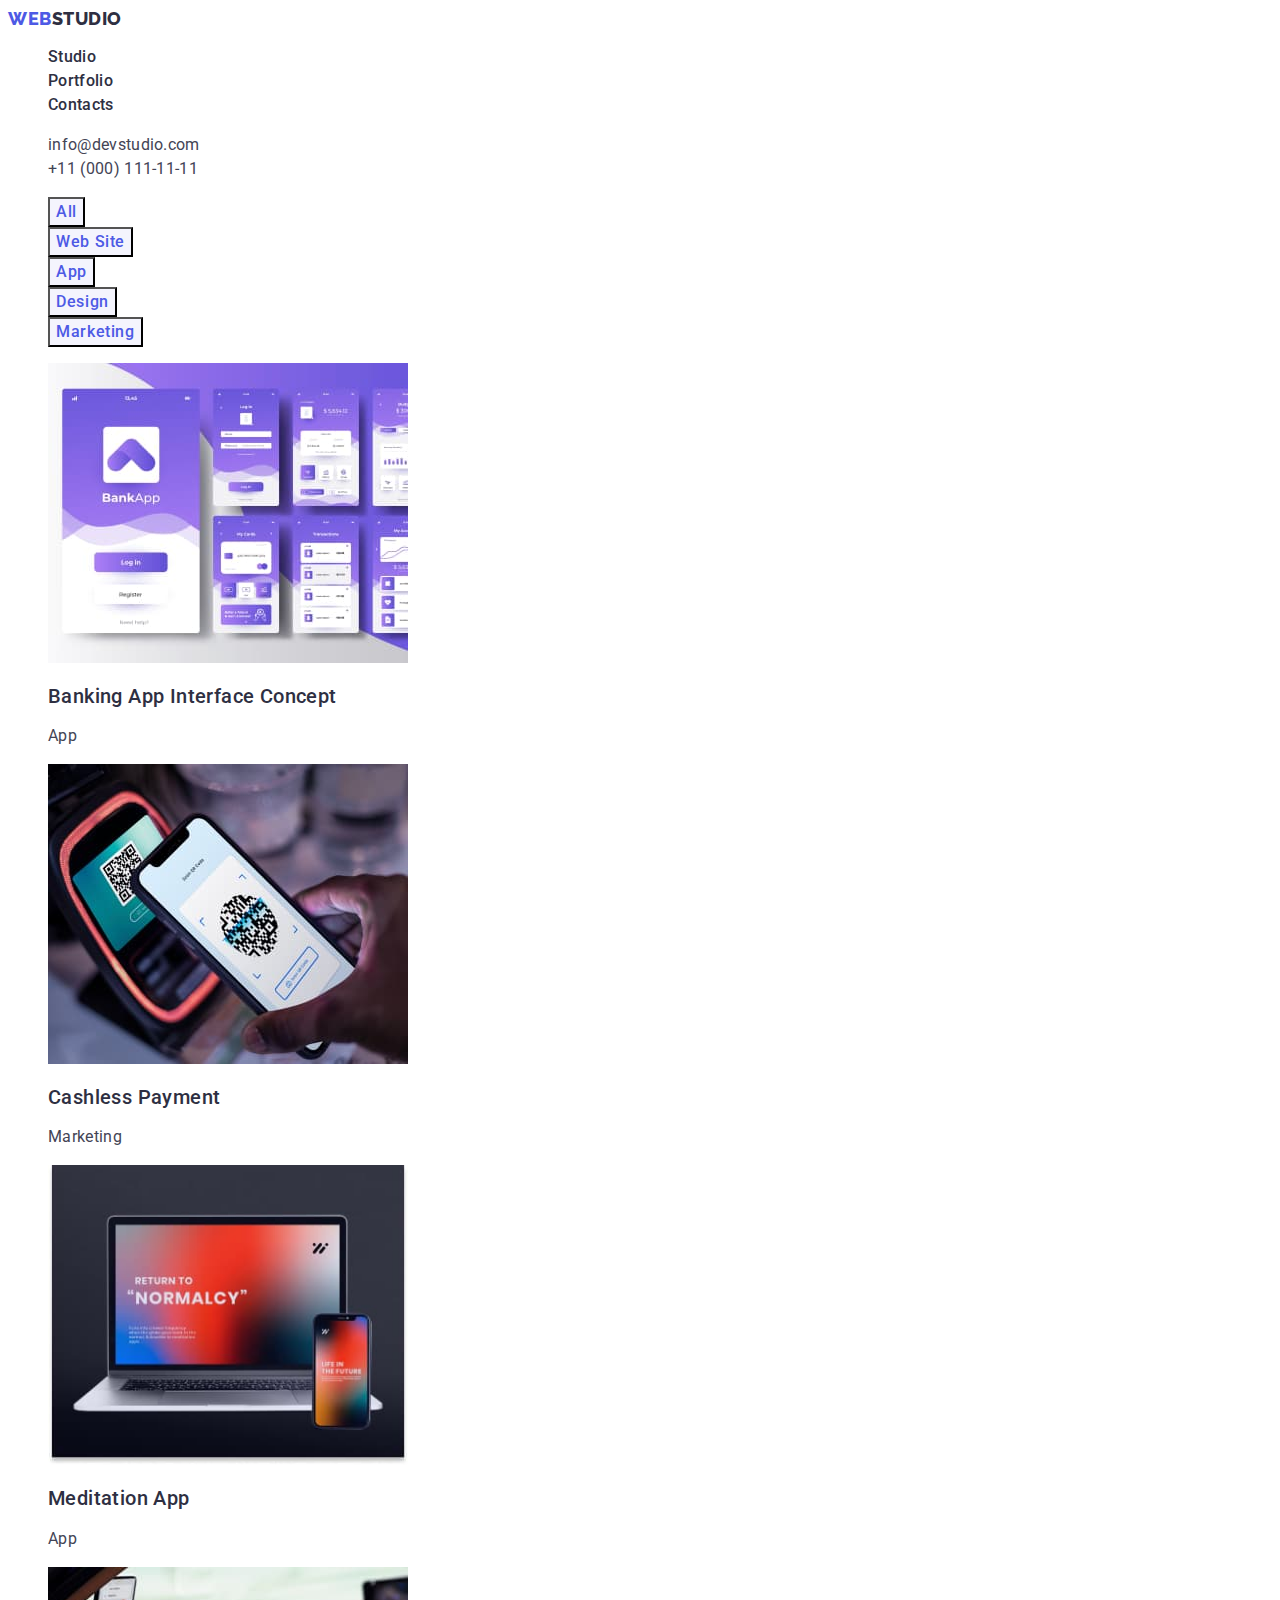
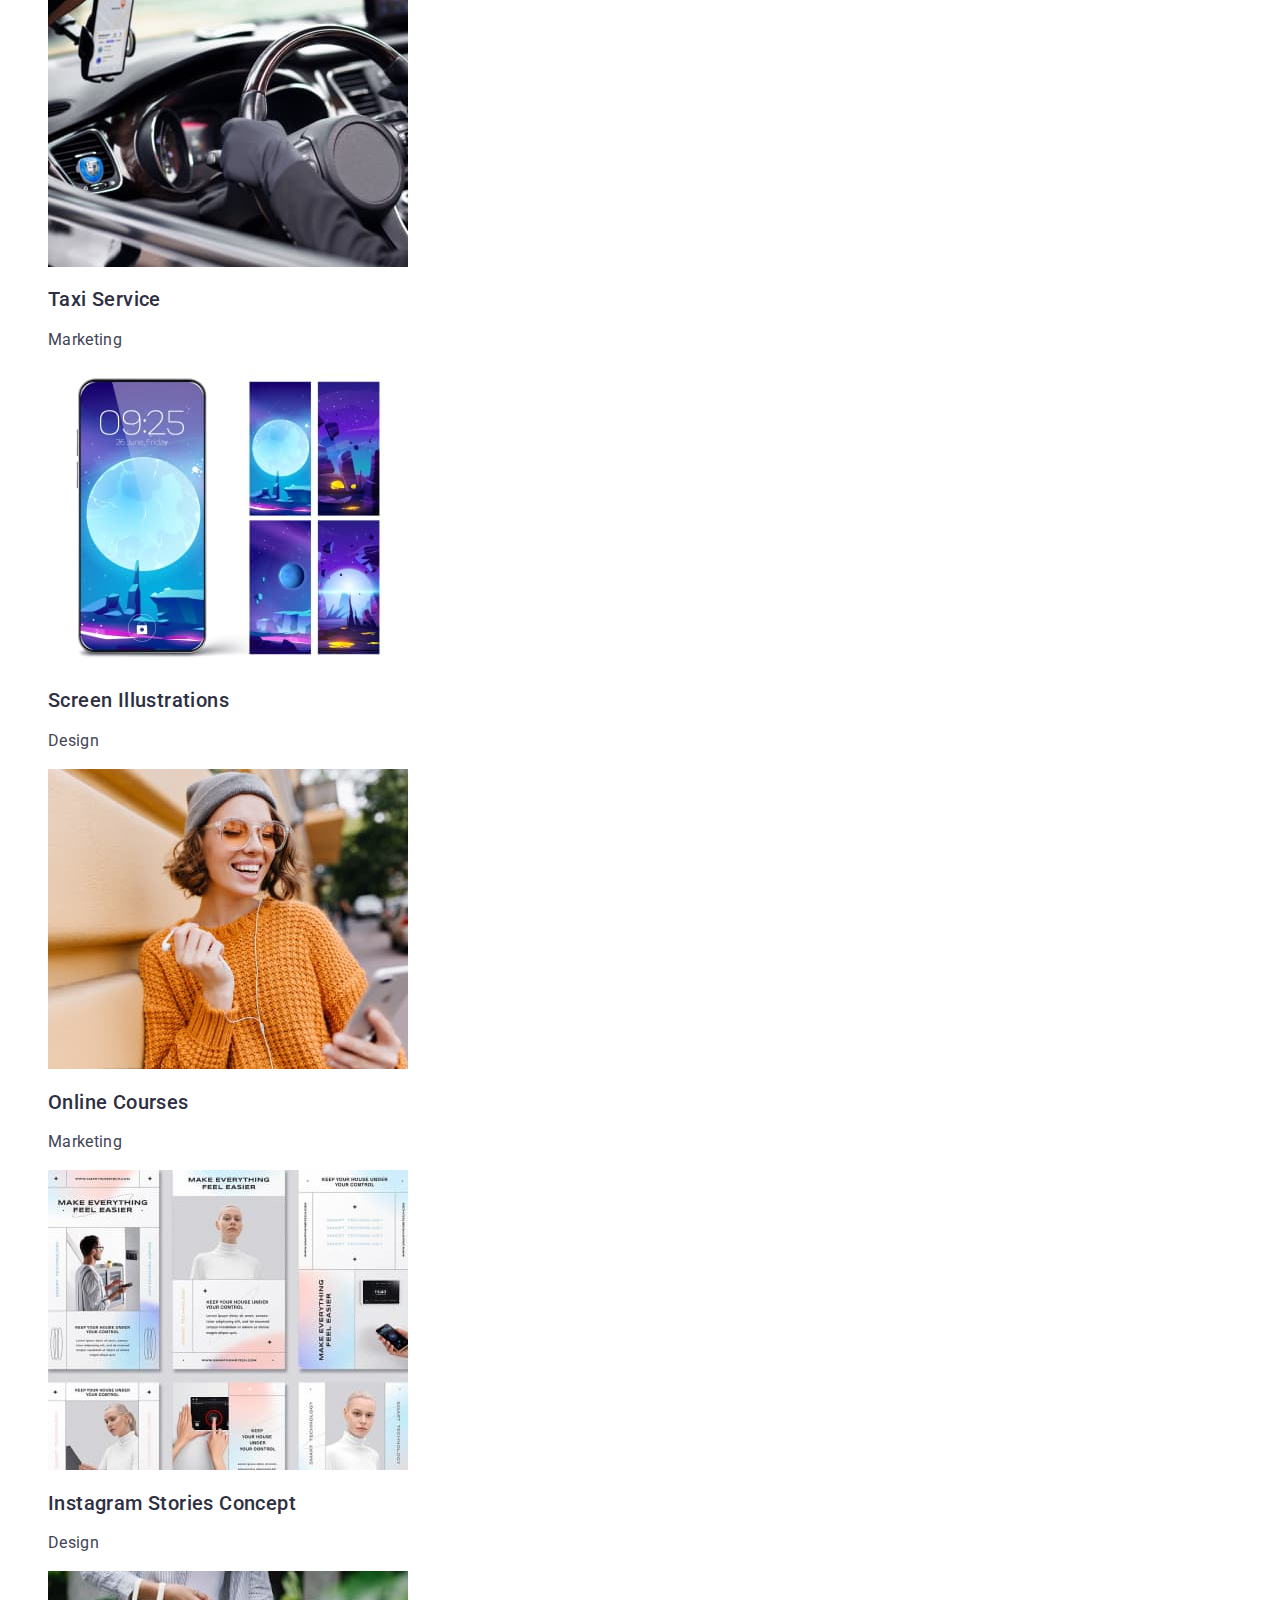
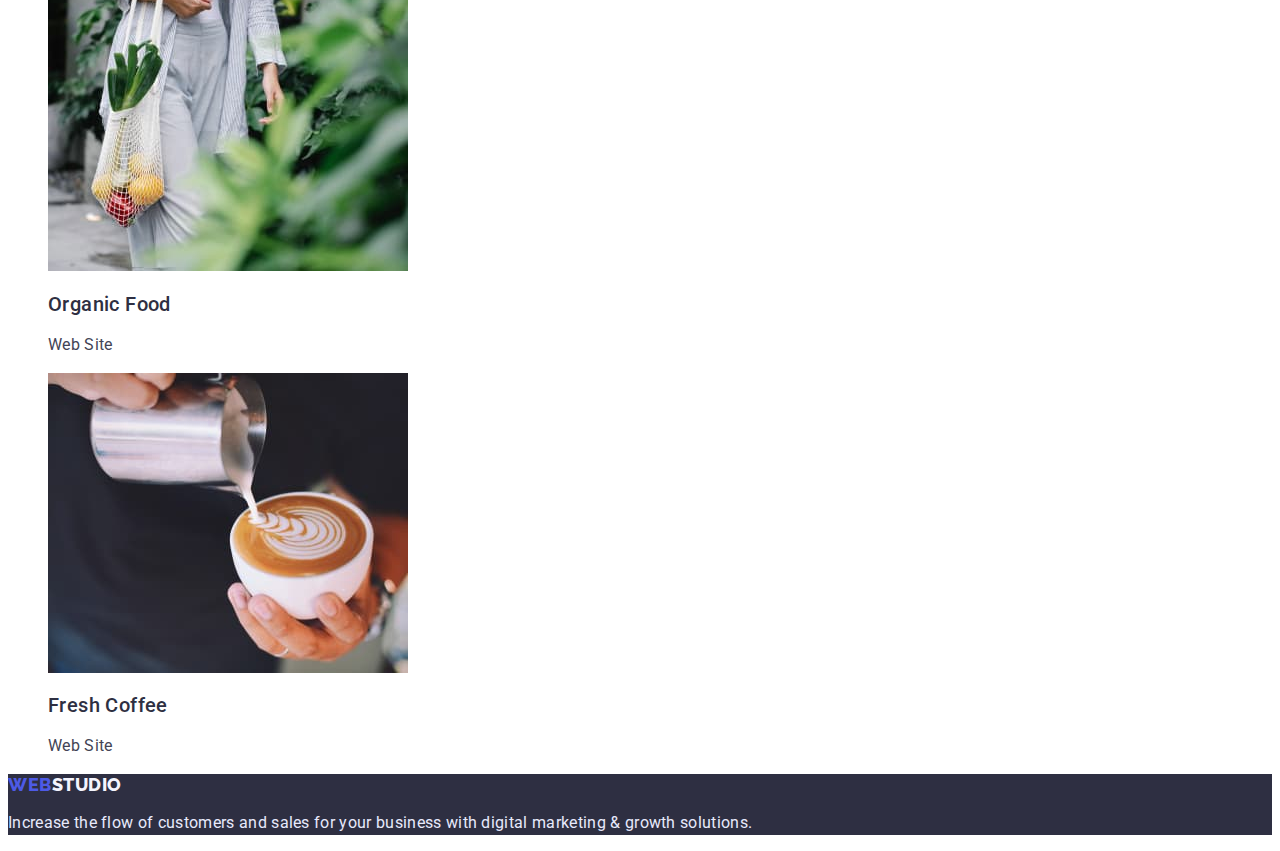
==== portfolio.html @ 870c5fe7 "Initial commit" ====
<!DOCTYPE html>
<html lang="en">
  <head>
    <meta charset="UTF-8" />
    <meta http-equiv="X-UA-Compatible" content="IE=edge" />
    <meta name="viewport" content="width=device-width, initial-scale=1.0" />
    <title>Portfolio</title>
    <link rel="preconnect" href="https://fonts.googleapis.com" />
    <link rel="preconnect" href="https://fonts.gstatic.com" crossorigin />
    <link
      href="https://fonts.googleapis.com/css2?family=Raleway:wght@800&family=Roboto:wght@400;500;700;900&display=swap"
      rel="stylesheet"
    />
    <link rel="stylesheet" href="./css/style.css" />
  </head>

  <body>
    <header class="header">
      <nav class="header-nav">
        <a class="header-logo link" href="./index.html"
          >Web<span class="header-logo-studio">Studio</span></a
        >
        <ul class="header-list list">
          <li class="header-item">
            <a class="header-link link" href="./index.html">Studio</a>
          </li>
          <li class="header-item">
            <a class="header-link link" href="./portfolio.html">Portfolio</a>
          </li>
          <li class="header-item">
            <a class="header-link link" href="">Contacts</a>
          </li>
        </ul>
      </nav>

      <address class="header-address">
        <ul class="header-list list">
          <li>
            <a class="header-tel link" href="mailto:info@devstudio.com"
              >info@devstudio.com</a
            >
          </li>
          <li>
            <a class="header-tel link" href="tel:+110001111111"
              >+11 (000) 111-11-11</a
            >
          </li>
        </ul>
      </address>
    </header>
    <main>
      <section class="all-page">
        <h1 class="about" hidden>About</h1>
        <ul class="about-buttons list">
          <li><button class="buttons-text" type="button">All</button></li>
          <li><button class="buttons-text" type="button">Web Site</button></li>
          <li><button class="buttons-text" type="button">App</button></li>
          <li><button class="buttons-text" type="button">Design</button></li>
          <li><button class="buttons-text" type="button">Marketing</button></li>
        </ul>
        <ul class="row list">
          <li class="row-list link">
            <a class="link" href="./images-portfolio/img.jpg">
              <img
                src="./images-portfolio/img.jpg"
                alt="Banking App"
                width="360"
                height="300"
              />
              <h2 class="row-title">Banking App Interface Concept</h2>
              <p class="row-text">App</p></a
            >
          </li>
          <li class="row-list link">
            <a class="link" href="./images-portfolio/img2.jpg">
              <img
                src="./images-portfolio/img2.jpg"
                alt="Cashless Payment"
                width="360"
                height="300"
              />
              <h2 class="row-title">Cashless Payment</h2>
              <p class="row-text">Marketing</p></a
            >
          </li>
          <li class="row-list link">
            <a class="link" href="./images-portfolio/img3.jpg">
              <img
                src="./images-portfolio/img3.jpg"
                alt="Meditaion App"
                width="360"
                height="300"
              />
              <h2 class="row-title">Meditation App</h2>
              <p class="row-text">App</p></a
            >
          </li>

          <li class="row-list link">
            <a class="link" href="./images-portfolio/img-row2-1.jpg">
              <img
                src="./images-portfolio/img-row2-1.jpg"
                alt="Taxi Service"
                width="360"
                height="300"
              />
              <h2 class="row-title">Taxi Service</h2>
              <p class="row-text">Marketing</p></a
            >
          </li>
          <li class="row-list link">
            <a class="link" href="./images-portfolio/img-row2-2.jpg"
              ><img
                src="./images-portfolio/img-row2-2.jpg"
                alt="Screen Illustrations"
                width="360"
                height="300"
              />
              <h2 class="row-title">Screen Illustrations</h2>
              <p class="row-text">Design</p></a
            >
          </li>
          <li class="row-list link">
            <a class="link" href="./images-portfolio/img-row2-3.jpg">
              <img
                src="./images-portfolio/img-row2-3.jpg"
                alt="Online Courses"
                width="360"
                height="300"
              />
              <h2 class="row-title">Online Courses</h2>
              <p class="row-text">Marketing</p></a
            >
          </li>

          <li class="row-list link">
            <a class="link" href="./images-portfolio/img-row3-1.jpg"
              ><img
                src="./images-portfolio/img-row3-1.jpg"
                alt="Instagram Stories Concept"
                width="360"
                height="300"
              />
              <h2 class="row-title">Instagram Stories Concept</h2>
              <p class="row-text">Design</p></a
            >
          </li>
          <li class="row-list link">
            <a class="link" href="./images-portfolio/img-row3-2.jpg"
              ><img
                src="./images-portfolio/img-row3-2.jpg"
                alt="Organic Food"
                width="360"
                height="300"
              />
              <h2 class="row-title">Organic Food</h2>
              <p class="row-text">Web Site</p></a
            >
          </li>
          <li class="row-list link">
            <a class="link" href="./images-portfolio/img-row3-3.jpg">
              <img
                src="./images-portfolio/img-row3-3.jpg"
                alt="Fresh Coffee"
                width="360"
                height="300"
              />
              <h2 class="row-title">Fresh Coffee</h2>
              <p class="row-text">Web Site</p></a
            >
          </li>
        </ul>
      </section>
    </main>
    <footer class="footer">
      <a class="footer-logo link" href="./index.html"
        >Web<span class="footer-logo-studio">Studio</span></a
      >
      <p class="footer-text">
        Increase the flow of customers and sales for your business with digital
        marketing & growth solutions.
      </p>
    </footer>
  </body>
</html>
---- css/style.css ----
:root {
  --main-title-color: #ffffff;
  --second-title-color: #2e2f42;
}
body {
  font-family: "Roboto", sans-serif;

  color: #434455;
}
.link {
  text-decoration: none;
}
.list {
  list-style: none;
}
/*HEADER*/
.header-link {
  font-weight: 500;
  font-size: 16px;
  line-height: 1.5;
  letter-spacing: 0.02em;
  color: #2e2f42;
}
.header-link:is(:hover, :focus) {
  color: #404bbf;
}
.header-logo {
  font-family: "Raleway", sans-serif;
  font-weight: 800;
  font-size: 18px;
  line-height: 1.17;
  display: flex;
  align-items: center;
  letter-spacing: 0.03em;
  text-transform: uppercase;
  color: #4d5ae5;
}
.header-logo-studio {
  color: #2e2f42;
}
.header-address {
  font-style: normal;
}

.header-tel {
  font-weight: 400;
  font-size: 16px;
  line-height: 1.5;
  letter-spacing: 0.02em;
  color: #434455;
}
.header-tel:is(:hover, :focus) {
  color: #404bbf;
}

/*HERO*/
.hero {
  background: #2e2f42;
}
.hero-title {
  font-size: 56px;
  line-height: 1.07;
  text-align: center;
  letter-spacing: 0.02em;
  color: var(--main-title-color);
}
.hero-btn {
  font-family: inherit;
  font-weight: 500;
  font-size: 16px;
  line-height: 1.5;
  display: flex;
  align-items: center;
  letter-spacing: 0.04em;
  cursor: pointer;
  color: #ffffff;
  background: #4d5ae5;
}
.hero-btn:is(:hover, :focus){
    background: #404BBF;;
}
/*ABOUT*/
.about {
}
.about-item {
}
.about-title {
  font-weight: 500;
  font-size: 20px;
  line-height: 1.2;
  letter-spacing: 0.02em;
  color: var(--second-title-color);
}
.title {
  list-style: none;
}
.about-text {
  font-size: 16px;
  line-height: 1.5;
  letter-spacing: 0.02em;
  color: #434455;
}
/*DOIND*/
.doing {
}
.doing-title {
  font-weight: 500;
  font-size: 36px;
  line-height: 1.11;
  text-align: center;
  letter-spacing: 0.02em;
  text-transform: capitalize;
  color: #2e2f42;
}
.doing-list {
}
.list {
  list-style: none;
}
.doing-item {
}
/*TEAM*/
.team {
background: #F4F4FD;
}
.team-title {
  font-weight: 500;
  font-size: 36px;
  line-height: 1.11;
  text-align: center;
  letter-spacing: 0.02em;
  text-transform: capitalize;
  color: var(--second-title-color);
}

.team-list {
}

.team-item {
    background: #FFFFFF;
}
.team-people {
  font-weight: 500;
  font-size: 20px;
  line-height: 1.2;
  text-align: center;
  letter-spacing: 0.02em;
  color: #2e2f42;
}
.team-text {
  font-size: 16px;
  line-height: 1.5;
  text-align: center;
  letter-spacing: 0.02em;
  color: #434455;
}
/*PORTFOLIO BUTTONS*/
.buttons-text {
  font-family: inherit;
  font-style: normal;
  font-weight: 500;
  font-size: 16px;
  line-height: 1.5;
  display: flex;
  align-items: center;
  text-align: center;
  letter-spacing: 0.04em;
  cursor: pointer;
  color: #4d5ae5;
  background: #f4f4fd;
}

.buttons-text:is(:hover, :focus) {
    color: #FFFFFF;
  background: #404bbf;
}
/*PORTFOLIO FOTO*/
.row-title {
  font-weight: 500;
  font-size: 20px;
  line-height: 1.2;
  letter-spacing: 0.02em;
  color: #2e2f42;
}
.row-text {
  font-size: 16px;
  line-height: 1.5;
  letter-spacing: 0.02em;
  color: #434455;
}
.row-list {
  list-style: none;
}
.link {
  text-decoration: none;
}
/*FOOTER*/
.footer {
  background: #2e2f42;
}
.footer-logo {
  font-family: "Raleway", sans-serif;
  font-weight: 800;
  font-size: 18px;
  line-height: 1.17;
  display: flex;
  align-items: center;
  letter-spacing: 0.03em;
  text-transform: uppercase;
  color: #4d5ae5;
}
.footer-logo-studio {
  color: #f4f4fd;
}
.footer-text {
  font-size: 16px;
  line-height: 1.5;
  letter-spacing: 0.02em;
  color: #e7e9fc;
}
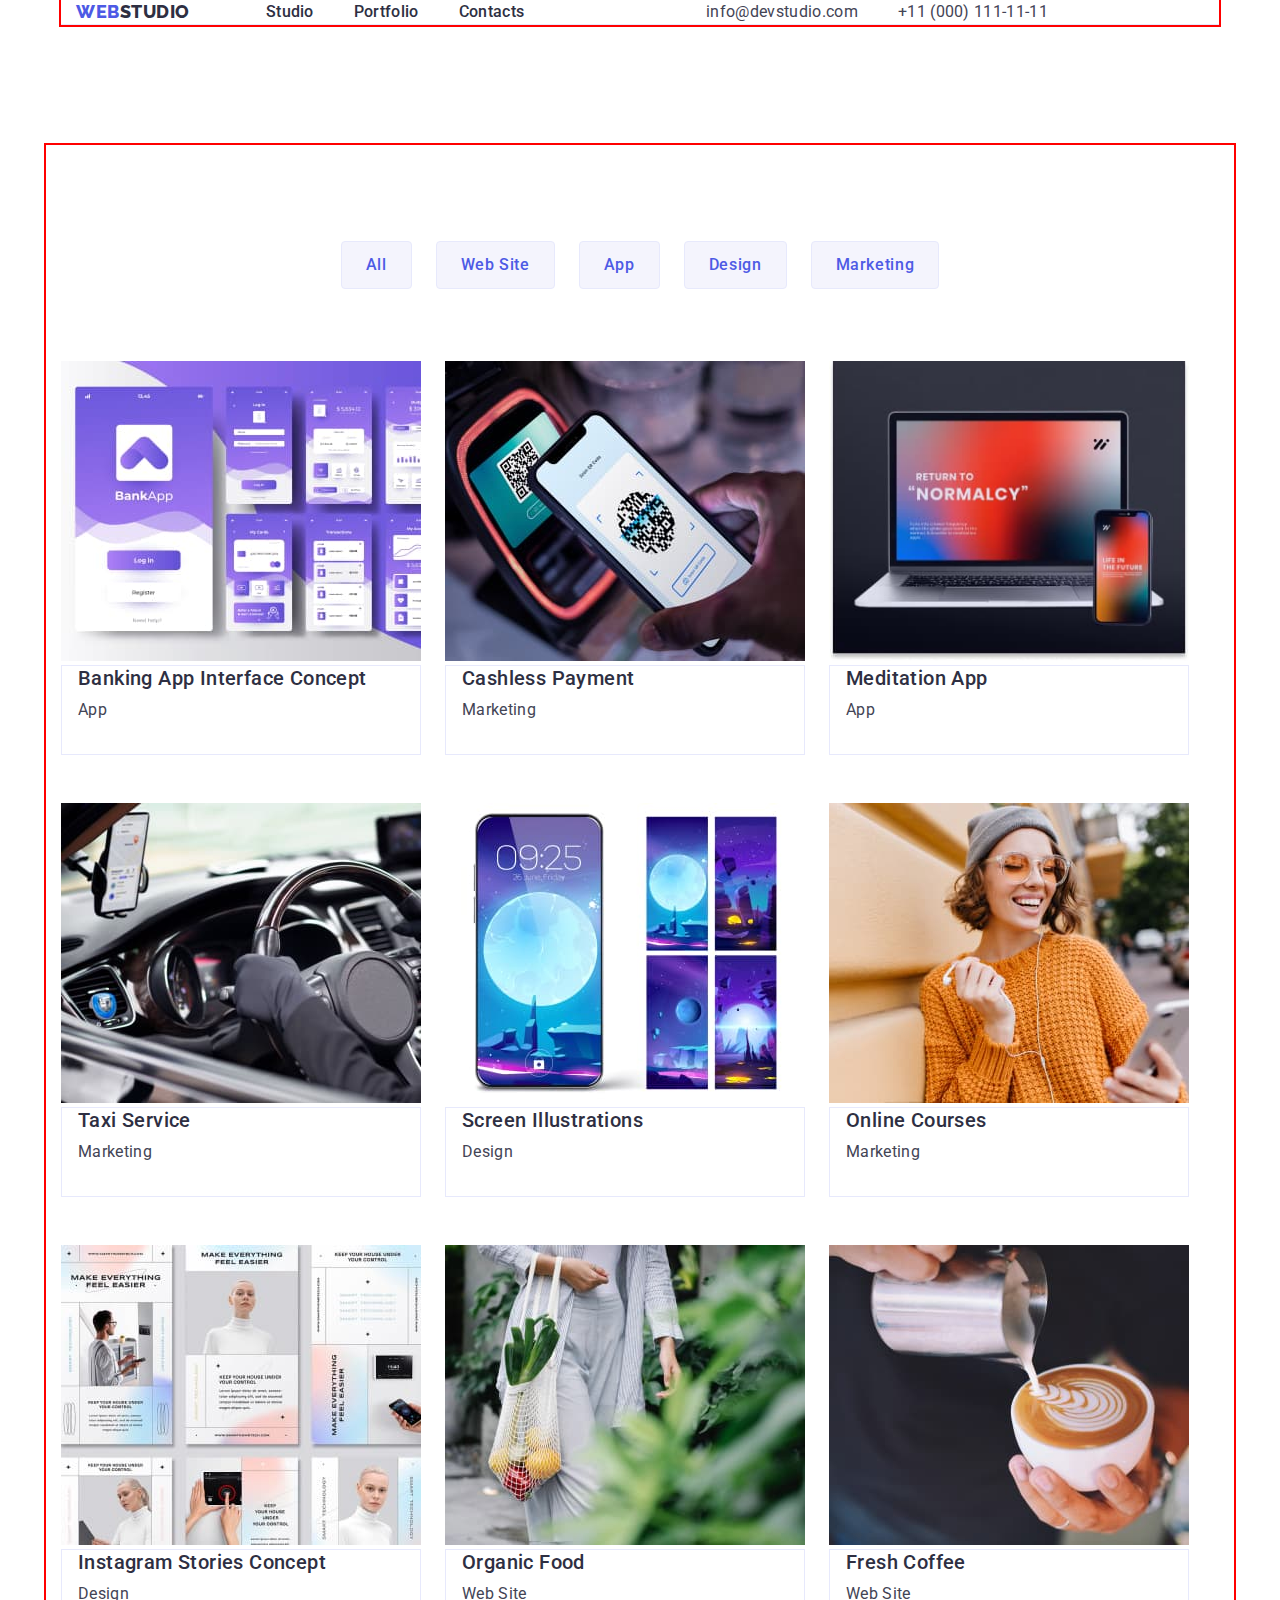
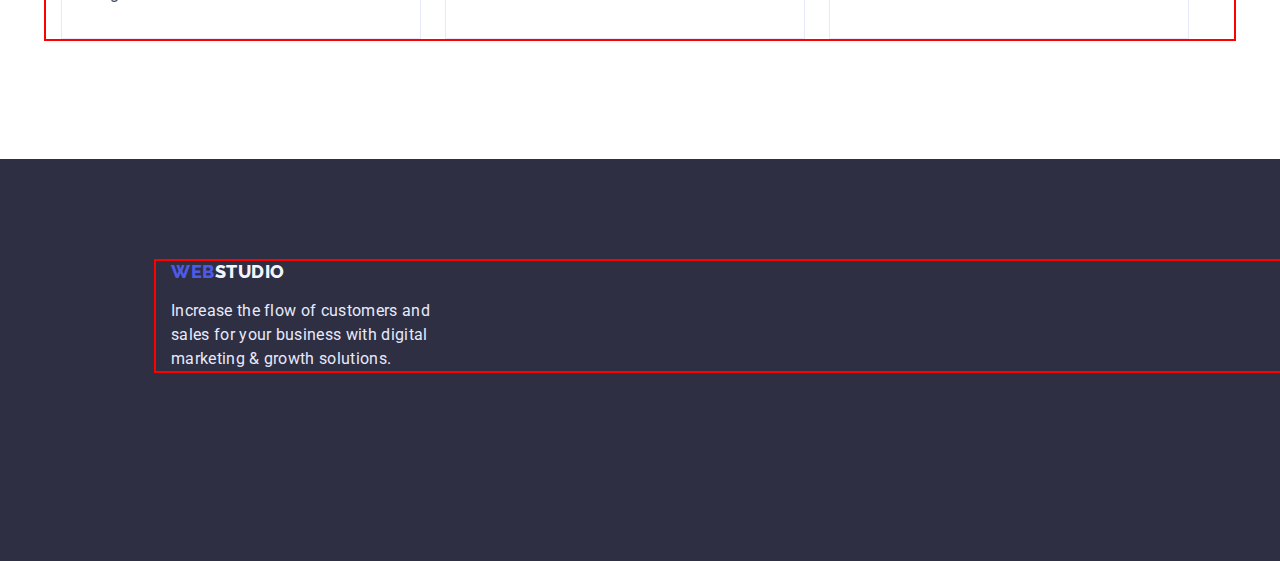
==== commit 238b72f4: "uptade homework3" ====
--- a/portfolio.html
+++ b/portfolio.html
@@ -4,182 +4,208 @@
     <meta charset="UTF-8" />
     <meta http-equiv="X-UA-Compatible" content="IE=edge" />
     <meta name="viewport" content="width=device-width, initial-scale=1.0" />
-    <title>Portfolio</title>
+    <title>Webstudio</title>
     <link rel="preconnect" href="https://fonts.googleapis.com" />
     <link rel="preconnect" href="https://fonts.gstatic.com" crossorigin />
     <link
       href="https://fonts.googleapis.com/css2?family=Raleway:wght@800&family=Roboto:wght@400;500;700;900&display=swap"
       rel="stylesheet"
     />
+    <link
+      rel="stylesheet"
+      href="https://cdnjs.cloudflare.com/ajax/libs/modern-normalize/1.1.0/modern-normalize.min.css"
+      integrity="sha512-wpPYUAdjBVSE4KJnH1VR1HeZfpl1ub8YT/NKx4PuQ5NmX2tKuGu6U/JRp5y+Y8XG2tV+wKQpNHVUX03MfMFn9Q=="
+      crossorigin="anonymous"
+      referrerpolicy="no-referrer"
+    />
     <link rel="stylesheet" href="./css/style.css" />
   </head>
 
   <body>
     <header class="header">
-      <nav class="header-nav">
-        <a class="header-logo link" href="./index.html"
-          >Web<span class="header-logo-studio">Studio</span></a
-        >
-        <ul class="header-list list">
-          <li class="header-item">
-            <a class="header-link link" href="./index.html">Studio</a>
-          </li>
-          <li class="header-item">
-            <a class="header-link link" href="./portfolio.html">Portfolio</a>
-          </li>
-          <li class="header-item">
-            <a class="header-link link" href="">Contacts</a>
-          </li>
-        </ul>
-      </nav>
-
-      <address class="header-address">
-        <ul class="header-list list">
-          <li>
-            <a class="header-tel link" href="mailto:info@devstudio.com"
-              >info@devstudio.com</a
-            >
-          </li>
-          <li>
-            <a class="header-tel link" href="tel:+110001111111"
-              >+11 (000) 111-11-11</a
-            >
-          </li>
-        </ul>
-      </address>
+      <div class="container header-container">
+        <nav class="header-nav">
+          <a class="header-logo link" href="./index.html"
+            >Web<span class="header-logo-studio">Studio</span></a
+          >
+          <ul class="header-list list">
+            <li class="header-item">
+              <a class="header-link link" href="./index.html">Studio</a>
+            </li>
+            <li class="header-item">
+              <a class="header-link link" href="./portfolio.html">Portfolio</a>
+            </li>
+            <li class="header-item">
+              <a class="header-link link" href="">Contacts</a>
+            </li>
+          </ul>
+        </nav>
+
+        <address class="header-address">
+          <ul class="header-list list">
+            <li>
+              <a class="header-tel link" href="mailto:info@devstudio.com"
+                >info@devstudio.com</a
+              >
+            </li>
+            <li>
+              <a class="header-tel link" href="tel:+110001111111"
+                >+11 (000) 111-11-11</a
+              >
+            </li>
+          </ul>
+        </address>
+      </div>
     </header>
     <main>
-      <section class="all-page">
-        <h1 class="about" hidden>About</h1>
-        <ul class="about-buttons list">
-          <li><button class="buttons-text" type="button">All</button></li>
-          <li><button class="buttons-text" type="button">Web Site</button></li>
-          <li><button class="buttons-text" type="button">App</button></li>
-          <li><button class="buttons-text" type="button">Design</button></li>
-          <li><button class="buttons-text" type="button">Marketing</button></li>
-        </ul>
-        <ul class="row list">
-          <li class="row-list link">
-            <a class="link" href="./images-portfolio/img.jpg">
-              <img
-                src="./images-portfolio/img.jpg"
-                alt="Banking App"
-                width="360"
-                height="300"
-              />
-              <h2 class="row-title">Banking App Interface Concept</h2>
-              <p class="row-text">App</p></a
-            >
-          </li>
-          <li class="row-list link">
-            <a class="link" href="./images-portfolio/img2.jpg">
-              <img
-                src="./images-portfolio/img2.jpg"
-                alt="Cashless Payment"
-                width="360"
-                height="300"
-              />
-              <h2 class="row-title">Cashless Payment</h2>
-              <p class="row-text">Marketing</p></a
-            >
-          </li>
-          <li class="row-list link">
-            <a class="link" href="./images-portfolio/img3.jpg">
-              <img
-                src="./images-portfolio/img3.jpg"
-                alt="Meditaion App"
-                width="360"
-                height="300"
-              />
-              <h2 class="row-title">Meditation App</h2>
-              <p class="row-text">App</p></a
-            >
-          </li>
-
-          <li class="row-list link">
-            <a class="link" href="./images-portfolio/img-row2-1.jpg">
-              <img
-                src="./images-portfolio/img-row2-1.jpg"
-                alt="Taxi Service"
-                width="360"
-                height="300"
-              />
-              <h2 class="row-title">Taxi Service</h2>
-              <p class="row-text">Marketing</p></a
-            >
-          </li>
-          <li class="row-list link">
-            <a class="link" href="./images-portfolio/img-row2-2.jpg"
-              ><img
-                src="./images-portfolio/img-row2-2.jpg"
-                alt="Screen Illustrations"
-                width="360"
-                height="300"
-              />
-              <h2 class="row-title">Screen Illustrations</h2>
-              <p class="row-text">Design</p></a
-            >
-          </li>
-          <li class="row-list link">
-            <a class="link" href="./images-portfolio/img-row2-3.jpg">
-              <img
-                src="./images-portfolio/img-row2-3.jpg"
-                alt="Online Courses"
-                width="360"
-                height="300"
-              />
-              <h2 class="row-title">Online Courses</h2>
-              <p class="row-text">Marketing</p></a
-            >
-          </li>
-
-          <li class="row-list link">
-            <a class="link" href="./images-portfolio/img-row3-1.jpg"
-              ><img
-                src="./images-portfolio/img-row3-1.jpg"
-                alt="Instagram Stories Concept"
-                width="360"
-                height="300"
-              />
-              <h2 class="row-title">Instagram Stories Concept</h2>
-              <p class="row-text">Design</p></a
-            >
-          </li>
-          <li class="row-list link">
-            <a class="link" href="./images-portfolio/img-row3-2.jpg"
-              ><img
-                src="./images-portfolio/img-row3-2.jpg"
-                alt="Organic Food"
-                width="360"
-                height="300"
-              />
-              <h2 class="row-title">Organic Food</h2>
-              <p class="row-text">Web Site</p></a
-            >
-          </li>
-          <li class="row-list link">
-            <a class="link" href="./images-portfolio/img-row3-3.jpg">
-              <img
-                src="./images-portfolio/img-row3-3.jpg"
-                alt="Fresh Coffee"
-                width="360"
-                height="300"
-              />
-              <h2 class="row-title">Fresh Coffee</h2>
-              <p class="row-text">Web Site</p></a
-            >
-          </li>
-        </ul>
+      <section class="all-page section">
+        <div class="container">
+          <h1 class="about" hidden>About</h1>
+          <ul class="about-buttons list">
+            <li><button class="buttons-text" type="button">All</button></li>
+            <li>
+              <button class="buttons-text" type="button">Web Site</button>
+            </li>
+            <li><button class="buttons-text" type="button">App</button></li>
+            <li><button class="buttons-text" type="button">Design</button></li>
+            <li>
+              <button class="buttons-text" type="button">Marketing</button>
+            </li>
+          </ul>
+          <ul class="row list">
+            <li class="row-list link">
+              <a class="link" href="./images-portfolio/img.jpg">
+                <img
+                  src="./images-portfolio/img.jpg"
+                  alt="Banking App"
+                  width="360"
+                  height="300"
+                />
+                <div class="row-title-text">
+                <h2 class="row-title">Banking App Interface Concept</h2>
+                <p class="row-text">App</p></a
+              ></div>
+            </li>
+            <li class="row-list link">
+              <a class="link" href="./images-portfolio/img2.jpg">
+                <img
+                  src="./images-portfolio/img2.jpg"
+                  alt="Cashless Payment"
+                  width="360"
+                  height="300"
+                />
+                <div class="row-title-text">
+                <h2 class="row-title">Cashless Payment</h2>
+                <p class="row-text">Marketing</p></a
+              ></div>
+            </li>
+            <li class="row-list link">
+              <a class="link" href="./images-portfolio/img3.jpg">
+                <img
+                  src="./images-portfolio/img3.jpg"
+                  alt="Meditaion App"
+                  width="360"
+                  height="300"
+                />
+                <div class="row-title-text">
+                <h2 class="row-title">Meditation App</h2>
+                <p class="row-text">App</p></a
+              ></div>
+            </li>
+
+            <li class="row-list link">
+              <a class="link" href="./images-portfolio/img-row2-1.jpg">
+                <img
+                  src="./images-portfolio/img-row2-1.jpg"
+                  alt="Taxi Service"
+                  width="360"
+                  height="300"
+                />
+                <div class="row-title-text">
+                <h2 class="row-title">Taxi Service</h2>
+                <p class="row-text">Marketing</p></a
+              ></div>
+            </li>
+            <li class="row-list link">
+              <a class="link" href="./images-portfolio/img-row2-2.jpg"
+                ><img
+                  src="./images-portfolio/img-row2-2.jpg"
+                  alt="Screen Illustrations"
+                  width="360"
+                  height="300"
+                />
+                <div class="row-title-text">
+                <h2 class="row-title">Screen Illustrations</h2>
+                <p class="row-text">Design</p></a
+              ></div>
+            </li>
+            <li class="row-list link">
+              <a class="link" href="./images-portfolio/img-row2-3.jpg">
+                <img
+                  src="./images-portfolio/img-row2-3.jpg"
+                  alt="Online Courses"
+                  width="360"
+                  height="300"
+                />
+                <div class="row-title-text">
+                <h2 class="row-title">Online Courses</h2>
+                <p class="row-text">Marketing</p></a
+              ></div>
+            </li>
+
+            <li class="row-list link">
+              <a class="link" href="./images-portfolio/img-row3-1.jpg"
+                ><img
+                  src="./images-portfolio/img-row3-1.jpg"
+                  alt="Instagram Stories Concept"
+                  width="360"
+                  height="300"
+                />
+                <div class="row-title-text">
+                <h2 class="row-title">Instagram Stories Concept</h2>
+                <p class="row-text">Design</p></a
+              ></div>
+            </li>
+            <li class="row-list link">
+              <a class="link" href="./images-portfolio/img-row3-2.jpg"
+                ><img
+                  src="./images-portfolio/img-row3-2.jpg"
+                  alt="Organic Food"
+                  width="360"
+                  height="300"
+                />
+                <div class="row-title-text">
+                <h2 class="row-title">Organic Food</h2>
+                <p class="row-text">Web Site</p></a
+              ></div>
+            </li>
+            <li class="row-list link">
+              <a class="link" href="./images-portfolio/img-row3-3.jpg">
+                <img
+                  src="./images-portfolio/img-row3-3.jpg"
+                  alt="Fresh Coffee"
+                  width="360"
+                  height="300"
+                />
+                <div class="row-title-text">
+                <h2 class="row-title">Fresh Coffee</h2>
+                <p class="row-text">Web Site</p></a
+              ></div>
+            </li>
+          </ul>
+        </div>
       </section>
     </main>
     <footer class="footer">
-      <a class="footer-logo link" href="./index.html"
-        >Web<span class="footer-logo-studio">Studio</span></a
-      >
-      <p class="footer-text">
-        Increase the flow of customers and sales for your business with digital
-        marketing & growth solutions.
-      </p>
+      <div class="container">
+        <a class="footer-logo link" href="./index.html"
+          >Web<span class="footer-logo-studio">Studio</span></a
+        >
+        <p class="footer-text">
+          Increase the flow of customers and sales for your business with
+          digital marketing & growth solutions.
+        </p>
+      </div>
     </footer>
   </body>
 </html>
--- a/css/style.css
+++ b/css/style.css
@@ -2,8 +2,26 @@
   --main-title-color: #ffffff;
   --second-title-color: #2e2f42;
 }
+p,
+h1,
+h2,
+h3,
+h4 {
+  margin: 0px;
+}
+ul {
+  padding-left: 0px;
+  margin: 0px;
+}
+button {
+  cursor: pointer;
+}
+address {
+  font-style: normal;
+}
 body {
   font-family: "Roboto", sans-serif;
+  margin: 0;
 
   color: #434455;
 }
@@ -13,7 +31,29 @@
 .list {
   list-style: none;
 }
+.container {
+  width: 1158px;
+  padding-left: 15px;
+  padding-right: 15px;
+
+  margin: 0 auto;
+  outline: 2px solid red;
+}
+.section {
+  padding-top: 120px;
+  padding-bottom: 120px;
+}
+
 /*HEADER*/
+.header {
+}
+.header-container {
+  display: flex;
+  box-sizing: border-box;
+
+  background: #ffffff;
+  border-bottom: 1px solid #e7e9fc;
+}
 .header-link {
   font-weight: 500;
   font-size: 16px;
@@ -23,6 +63,15 @@
 }
 .header-link:is(:hover, :focus) {
   color: #404bbf;
+}
+.header-list {
+  display: flex;
+  gap: 40px;
+}
+.header-nav {
+  display: flex;
+  align-items: center;
+  margin-right: auto;
 }
 .header-logo {
   font-family: "Raleway", sans-serif;
@@ -38,9 +87,16 @@
 .header-logo-studio {
   color: #2e2f42;
 }
+.header-logo {
+  margin-right: 76px;
+}
 .header-address {
   font-style: normal;
 }
+.header-address {
+  gap: 40px;
+  padding-right: 156px;
+}
 
 .header-tel {
   font-weight: 400;
@@ -55,9 +111,16 @@
 
 /*HERO*/
 .hero {
-  background: #2e2f42;
-}
+  background-color: #2e2f42;
+  padding-top: 188px;
+  padding-bottom: 188px;
+}
+
 .hero-title {
+  margin-bottom: 48px;
+  margin-right: auto;
+  margin-left: auto;
+  max-width: 496px;
   font-size: 56px;
   line-height: 1.07;
   text-align: center;
@@ -65,23 +128,32 @@
   color: var(--main-title-color);
 }
 .hero-btn {
+  min-width: 169px;
+  height: 56px;
+  display: block;
+  margin: 0 auto;
   font-family: inherit;
   font-weight: 500;
   font-size: 16px;
   line-height: 1.5;
-  display: flex;
   align-items: center;
   letter-spacing: 0.04em;
   cursor: pointer;
   color: #ffffff;
   background: #4d5ae5;
-}
-.hero-btn:is(:hover, :focus){
-    background: #404BBF;;
+  padding: 16px 32px;
+}
+.hero-btn:is(:hover, :focus) {
+  background: #404bbf;
 }
 /*ABOUT*/
 .about {
 }
+.about-list {
+  display: flex;
+  gap: 24px;
+  width: calc(100% - 72) / 4;
+}
 .about-item {
 }
 .about-title {
@@ -90,7 +162,12 @@
   line-height: 1.2;
   letter-spacing: 0.02em;
   color: var(--second-title-color);
-}
+  margin-bottom: 8px;
+}
+.about-container {
+  display: flex;
+}
+
 .title {
   list-style: none;
 }
@@ -104,6 +181,7 @@
 .doing {
 }
 .doing-title {
+  margin: 0 auto;
   font-weight: 500;
   font-size: 36px;
   line-height: 1.11;
@@ -113,7 +191,11 @@
   color: #2e2f42;
 }
 .doing-list {
-}
+  display: flex;
+  gap: 24px;
+  margin-top: 72px;
+}
+
 .list {
   list-style: none;
 }
@@ -121,7 +203,7 @@
 }
 /*TEAM*/
 .team {
-background: #F4F4FD;
+  background: #f4f4fd;
 }
 .team-title {
   font-weight: 500;
@@ -131,13 +213,17 @@
   letter-spacing: 0.02em;
   text-transform: capitalize;
   color: var(--second-title-color);
+  margin-bottom: 72px;
 }
 
 .team-list {
+  display: flex;
+  gap: 24px;
 }
 
 .team-item {
-    background: #FFFFFF;
+  background: #ffffff;
+  width: calc(100% - 48) / 3;
 }
 .team-people {
   font-weight: 500;
@@ -155,7 +241,15 @@
   color: #434455;
 }
 /*PORTFOLIO BUTTONS*/
+.about-buttons {
+  display: flex;
+  justify-content: center;
+  gap: 24px;
+  margin-bottom: 72px;
+  padding-top: 96px;
+}
 .buttons-text {
+  height: 48px;
   font-family: inherit;
   font-style: normal;
   font-weight: 500;
@@ -168,10 +262,14 @@
   cursor: pointer;
   color: #4d5ae5;
   background: #f4f4fd;
+  border-radius: 4px;
+  padding: 12px 24px;
+  border: 1px solid #e7e9fc;
+  border-radius: 4px;
 }
 
 .buttons-text:is(:hover, :focus) {
-    color: #FFFFFF;
+  color: #ffffff;
   background: #404bbf;
 }
 /*PORTFOLIO FOTO*/
@@ -181,6 +279,7 @@
   line-height: 1.2;
   letter-spacing: 0.02em;
   color: #2e2f42;
+  margin-bottom: 8px;
 }
 .row-text {
   font-size: 16px;
@@ -188,14 +287,32 @@
   letter-spacing: 0.02em;
   color: #434455;
 }
+.row {
+  display: flex;
+  flex-wrap: wrap;
+  column-gap: 24px;
+  row-gap: 48px;
+}
 .row-list {
+  width: calc(100% - 48) / 3;
   list-style: none;
+  border: #e7e9fc;
+  border-radius: 1px;
+}
+.row-title-text {
+  box-sizing: border-box;
+  background: #ffffff;
+  border: 1px solid #e7e9fc;
+  padding-left: 16px;
+  padding-bottom: 32px;
+  padding-right: 16px;
 }
 .link {
   text-decoration: none;
 }
 /*FOOTER*/
 .footer {
+  padding: 101.5px 156px 189.5px 156px;
   background: #2e2f42;
 }
 .footer-logo {
@@ -213,6 +330,9 @@
   color: #f4f4fd;
 }
 .footer-text {
+  margin-top: 17.5px;
+  max-width: 264px;
+  height: 72px;
   font-size: 16px;
   line-height: 1.5;
   letter-spacing: 0.02em;
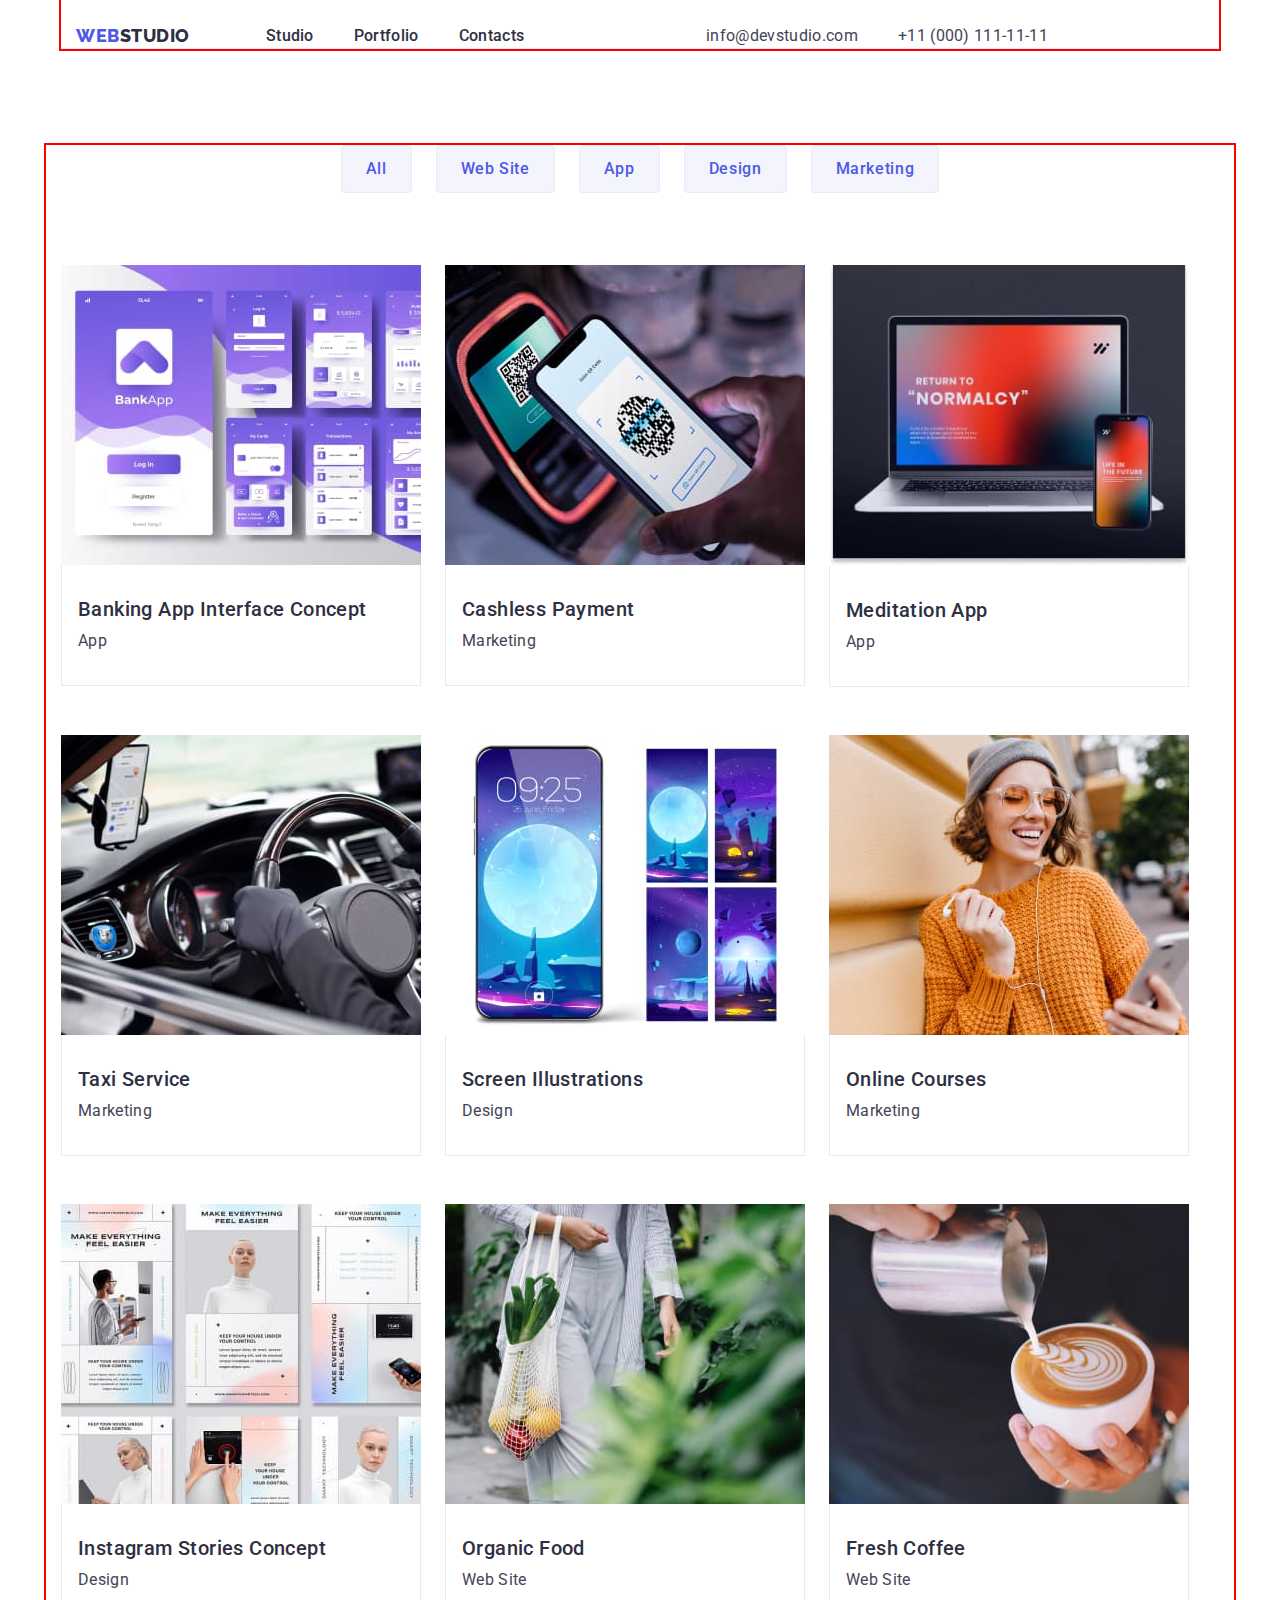
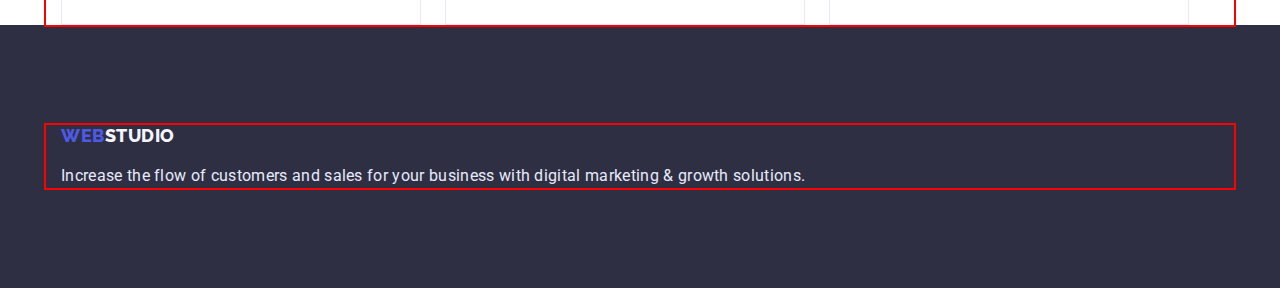
==== commit 9c47436d: "uptade hw3" ====
--- a/portfolio.html
+++ b/portfolio.html
@@ -58,7 +58,7 @@
       </div>
     </header>
     <main>
-      <section class="all-page section">
+      <section class="all-page">
         <div class="container">
           <h1 class="about" hidden>About</h1>
           <ul class="about-buttons list">
@@ -75,122 +75,131 @@
           <ul class="row list">
             <li class="row-list link">
               <a class="link" href="./images-portfolio/img.jpg">
-                <img
+                <img class="portfolio-img"
                   src="./images-portfolio/img.jpg"
                   alt="Banking App"
                   width="360"
                   height="300"
                 />
                 <div class="row-title-text">
-                <h2 class="row-title">Banking App Interface Concept</h2>
-                <p class="row-text">App</p></a
-              ></div>
+                  <h2 class="row-title">Banking App Interface Concept</h2>
+                  <p class="row-text">App</p>
+                </div></a
+              >
             </li>
             <li class="row-list link">
               <a class="link" href="./images-portfolio/img2.jpg">
-                <img
+                <img class="portfolio-img"
                   src="./images-portfolio/img2.jpg"
                   alt="Cashless Payment"
                   width="360"
                   height="300"
                 />
                 <div class="row-title-text">
-                <h2 class="row-title">Cashless Payment</h2>
-                <p class="row-text">Marketing</p></a
-              ></div>
+                  <h2 class="row-title">Cashless Payment</h2>
+                  <p class="row-text">Marketing</p>
+                </div></a
+              >
             </li>
             <li class="row-list link">
               <a class="link" href="./images-portfolio/img3.jpg">
-                <img
+                <img class="portfolio-img"
                   src="./images-portfolio/img3.jpg"
                   alt="Meditaion App"
                   width="360"
                   height="300"
                 />
                 <div class="row-title-text">
-                <h2 class="row-title">Meditation App</h2>
-                <p class="row-text">App</p></a
-              ></div>
+                  <h2 class="row-title">Meditation App</h2>
+                  <p class="row-text">App</p>
+                </div></a
+              >
             </li>
 
             <li class="row-list link">
               <a class="link" href="./images-portfolio/img-row2-1.jpg">
-                <img
+                <img class="portfolio-img"
                   src="./images-portfolio/img-row2-1.jpg"
                   alt="Taxi Service"
                   width="360"
                   height="300"
                 />
                 <div class="row-title-text">
-                <h2 class="row-title">Taxi Service</h2>
-                <p class="row-text">Marketing</p></a
-              ></div>
+                  <h2 class="row-title">Taxi Service</h2>
+                  <p class="row-text">Marketing</p>
+                </div></a
+              >
             </li>
             <li class="row-list link">
               <a class="link" href="./images-portfolio/img-row2-2.jpg"
-                ><img
+                ><img class="portfolio-img"
                   src="./images-portfolio/img-row2-2.jpg"
                   alt="Screen Illustrations"
                   width="360"
                   height="300"
                 />
                 <div class="row-title-text">
-                <h2 class="row-title">Screen Illustrations</h2>
-                <p class="row-text">Design</p></a
-              ></div>
+                  <h2 class="row-title">Screen Illustrations</h2>
+                  <p class="row-text">Design</p>
+                </div></a
+              >
             </li>
             <li class="row-list link">
               <a class="link" href="./images-portfolio/img-row2-3.jpg">
-                <img
+                <img class="portfolio-img"
                   src="./images-portfolio/img-row2-3.jpg"
                   alt="Online Courses"
                   width="360"
                   height="300"
                 />
                 <div class="row-title-text">
-                <h2 class="row-title">Online Courses</h2>
-                <p class="row-text">Marketing</p></a
-              ></div>
+                  <h2 class="row-title">Online Courses</h2>
+                  <p class="row-text">Marketing</p>
+                </div></a
+              >
             </li>
 
             <li class="row-list link">
               <a class="link" href="./images-portfolio/img-row3-1.jpg"
-                ><img
+                ><img class="portfolio-img"
                   src="./images-portfolio/img-row3-1.jpg"
                   alt="Instagram Stories Concept"
                   width="360"
                   height="300"
                 />
                 <div class="row-title-text">
-                <h2 class="row-title">Instagram Stories Concept</h2>
-                <p class="row-text">Design</p></a
-              ></div>
+                  <h2 class="row-title">Instagram Stories Concept</h2>
+                  <p class="row-text">Design</p>
+                </div></a
+              >
             </li>
             <li class="row-list link">
               <a class="link" href="./images-portfolio/img-row3-2.jpg"
-                ><img
+                ><img class="portfolio-img"
                   src="./images-portfolio/img-row3-2.jpg"
                   alt="Organic Food"
                   width="360"
                   height="300"
                 />
                 <div class="row-title-text">
-                <h2 class="row-title">Organic Food</h2>
-                <p class="row-text">Web Site</p></a
-              ></div>
+                  <h2 class="row-title">Organic Food</h2>
+                  <p class="row-text">Web Site</p>
+                </div></a
+              >
             </li>
             <li class="row-list link">
               <a class="link" href="./images-portfolio/img-row3-3.jpg">
-                <img
+                <img class="portfolio-img"
                   src="./images-portfolio/img-row3-3.jpg"
                   alt="Fresh Coffee"
                   width="360"
                   height="300"
                 />
                 <div class="row-title-text">
-                <h2 class="row-title">Fresh Coffee</h2>
-                <p class="row-text">Web Site</p></a
-              ></div>
+                  <h2 class="row-title">Fresh Coffee</h2>
+                  <p class="row-text">Web Site</p>
+                </div></a
+              >
             </li>
           </ul>
         </div>
--- a/css/style.css
+++ b/css/style.css
@@ -41,7 +41,6 @@
 }
 .section {
   padding-top: 120px;
-  padding-bottom: 120px;
 }
 
 /*HEADER*/
@@ -50,7 +49,7 @@
 .header-container {
   display: flex;
   box-sizing: border-box;
-
+  padding-top: 24px;
   background: #ffffff;
   border-bottom: 1px solid #e7e9fc;
 }
@@ -154,8 +153,7 @@
   gap: 24px;
   width: calc(100% - 72) / 4;
 }
-.about-item {
-}
+
 .about-title {
   font-weight: 500;
   font-size: 20px;
@@ -181,8 +179,8 @@
 .doing {
 }
 .doing-title {
-  margin: 0 auto;
-  font-weight: 500;
+  margin-bottom: 72px;
+  font-weight: 700;
   font-size: 36px;
   line-height: 1.11;
   text-align: center;
@@ -193,7 +191,6 @@
 .doing-list {
   display: flex;
   gap: 24px;
-  margin-top: 72px;
 }
 
 .list {
@@ -206,7 +203,7 @@
   background: #f4f4fd;
 }
 .team-title {
-  font-weight: 500;
+  font-weight: 700;
   font-size: 36px;
   line-height: 1.11;
   text-align: center;
@@ -225,6 +222,12 @@
   background: #ffffff;
   width: calc(100% - 48) / 3;
 }
+.team-img {
+  display: block;
+  width: 100%;
+  height: auto;
+  margin-bottom: 32px;
+}
 .team-people {
   font-weight: 500;
   font-size: 20px;
@@ -232,6 +235,7 @@
   text-align: center;
   letter-spacing: 0.02em;
   color: #2e2f42;
+  padding-bottom: 8px;
 }
 .team-text {
   font-size: 16px;
@@ -240,13 +244,19 @@
   letter-spacing: 0.02em;
   color: #434455;
 }
+.people-text {
+  padding-bottom: 32px;
+}
 /*PORTFOLIO BUTTONS*/
+.all-page {
+  padding-top: 96px;
+}
+
 .about-buttons {
   display: flex;
   justify-content: center;
   gap: 24px;
   margin-bottom: 72px;
-  padding-top: 96px;
 }
 .buttons-text {
   height: 48px;
@@ -273,6 +283,7 @@
   background: #404bbf;
 }
 /*PORTFOLIO FOTO*/
+
 .row-title {
   font-weight: 500;
   font-size: 20px;
@@ -302,19 +313,30 @@
 .row-title-text {
   box-sizing: border-box;
   background: #ffffff;
-  border: 1px solid #e7e9fc;
+  border-right: 1px solid #e7e9fc;
+  border-left: 1px solid #e7e9fc;
+  border-bottom: 1px solid #e7e9fc;
   padding-left: 16px;
   padding-bottom: 32px;
   padding-right: 16px;
+  padding-top: 32px;
+}
+.portfolio-img {
+  display: block;
+  max-width: 100%;
+  height: auto;
 }
 .link {
   text-decoration: none;
 }
 /*FOOTER*/
 .footer {
-  padding: 101.5px 156px 189.5px 156px;
+  padding-top: 100px;
+  padding-bottom: 100px;
+
   background: #2e2f42;
 }
+
 .footer-logo {
   font-family: "Raleway", sans-serif;
   font-weight: 800;
@@ -326,13 +348,15 @@
   text-transform: uppercase;
   color: #4d5ae5;
 }
+.footer-container {
+  width: 264px;
+}
 .footer-logo-studio {
   color: #f4f4fd;
 }
 .footer-text {
   margin-top: 17.5px;
-  max-width: 264px;
-  height: 72px;
+
   font-size: 16px;
   line-height: 1.5;
   letter-spacing: 0.02em;
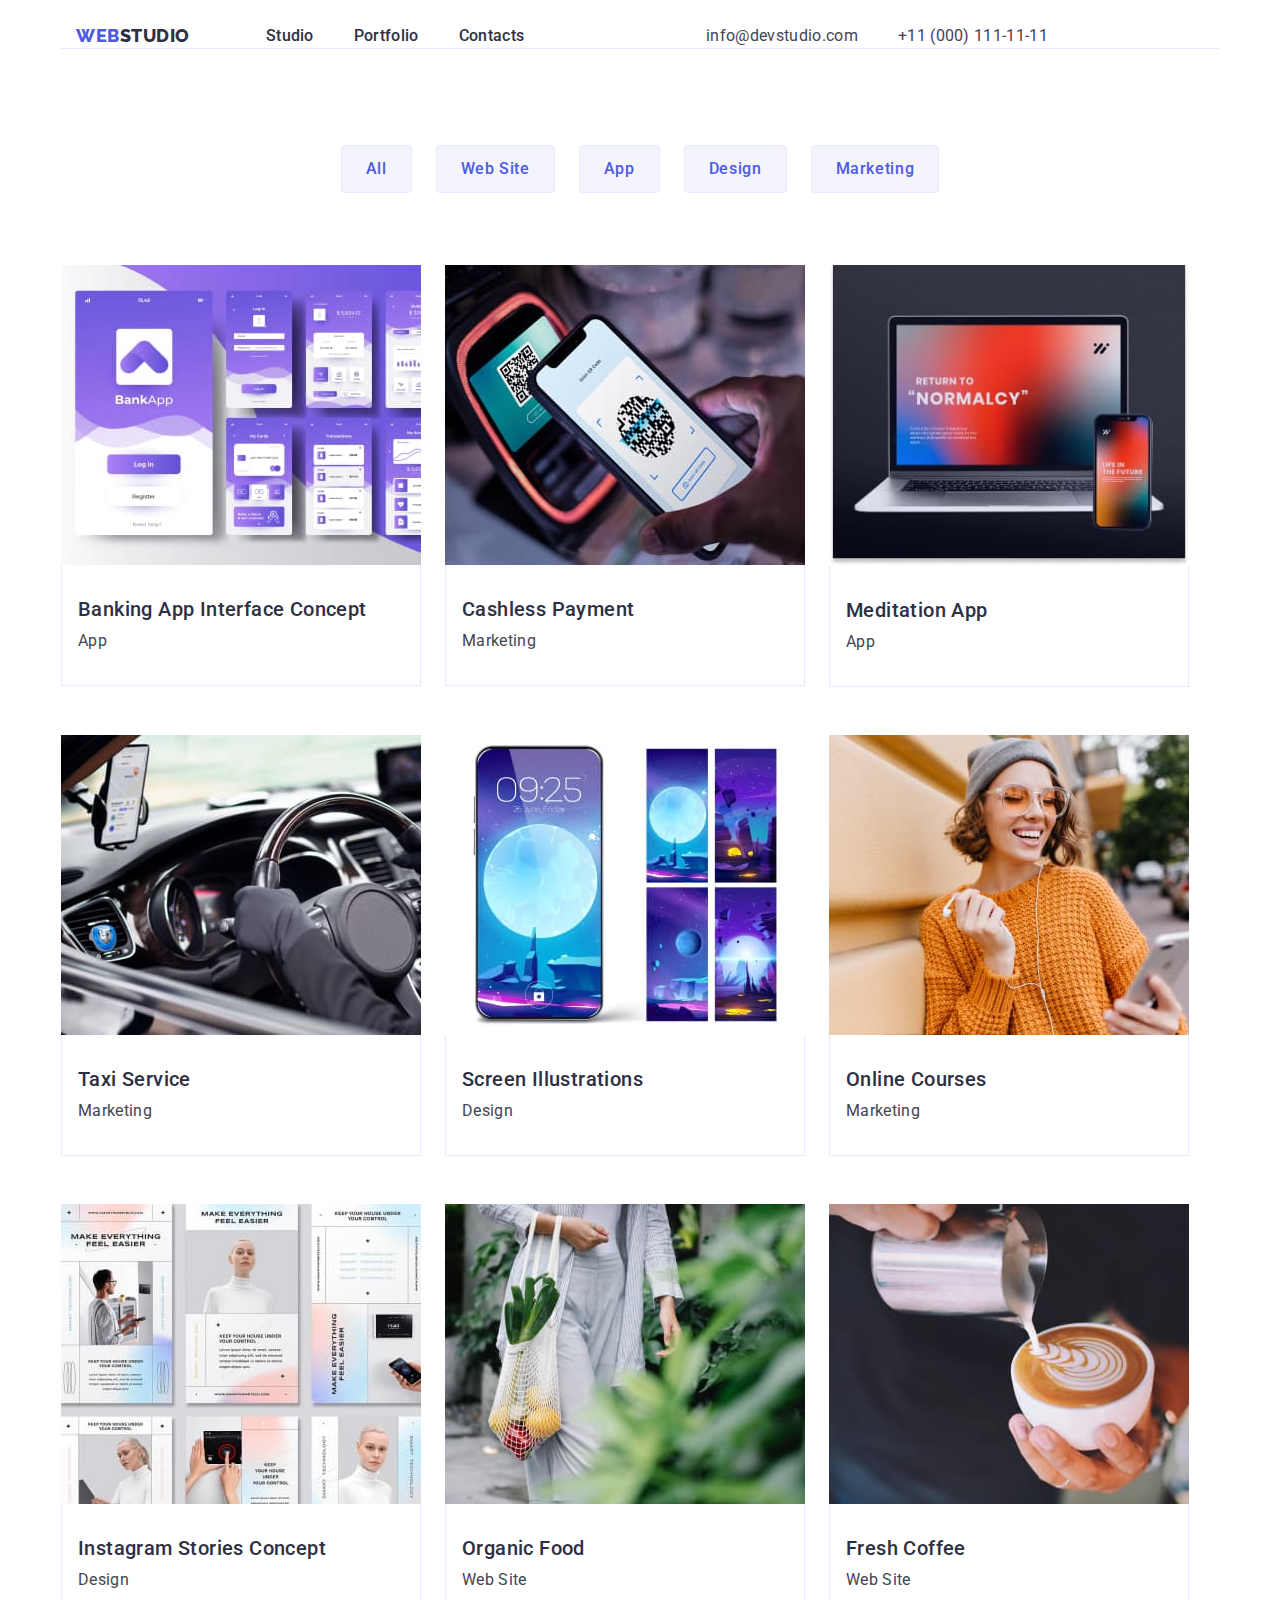
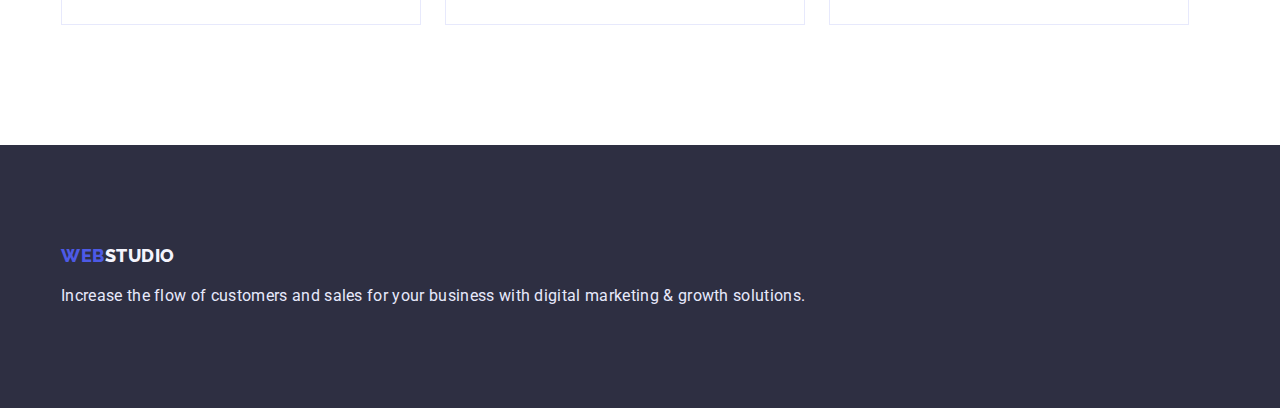
==== commit 167f92f0: "uptade hw3" ====
--- a/portfolio.html
+++ b/portfolio.html
@@ -75,7 +75,8 @@
           <ul class="row list">
             <li class="row-list link">
               <a class="link" href="./images-portfolio/img.jpg">
-                <img class="portfolio-img"
+                <img
+                  class="portfolio-img"
                   src="./images-portfolio/img.jpg"
                   alt="Banking App"
                   width="360"
@@ -89,7 +90,8 @@
             </li>
             <li class="row-list link">
               <a class="link" href="./images-portfolio/img2.jpg">
-                <img class="portfolio-img"
+                <img
+                  class="portfolio-img"
                   src="./images-portfolio/img2.jpg"
                   alt="Cashless Payment"
                   width="360"
@@ -103,7 +105,8 @@
             </li>
             <li class="row-list link">
               <a class="link" href="./images-portfolio/img3.jpg">
-                <img class="portfolio-img"
+                <img
+                  class="portfolio-img"
                   src="./images-portfolio/img3.jpg"
                   alt="Meditaion App"
                   width="360"
@@ -118,7 +121,8 @@
 
             <li class="row-list link">
               <a class="link" href="./images-portfolio/img-row2-1.jpg">
-                <img class="portfolio-img"
+                <img
+                  class="portfolio-img"
                   src="./images-portfolio/img-row2-1.jpg"
                   alt="Taxi Service"
                   width="360"
@@ -132,7 +136,8 @@
             </li>
             <li class="row-list link">
               <a class="link" href="./images-portfolio/img-row2-2.jpg"
-                ><img class="portfolio-img"
+                ><img
+                  class="portfolio-img"
                   src="./images-portfolio/img-row2-2.jpg"
                   alt="Screen Illustrations"
                   width="360"
@@ -146,7 +151,8 @@
             </li>
             <li class="row-list link">
               <a class="link" href="./images-portfolio/img-row2-3.jpg">
-                <img class="portfolio-img"
+                <img
+                  class="portfolio-img"
                   src="./images-portfolio/img-row2-3.jpg"
                   alt="Online Courses"
                   width="360"
@@ -161,7 +167,8 @@
 
             <li class="row-list link">
               <a class="link" href="./images-portfolio/img-row3-1.jpg"
-                ><img class="portfolio-img"
+                ><img
+                  class="portfolio-img"
                   src="./images-portfolio/img-row3-1.jpg"
                   alt="Instagram Stories Concept"
                   width="360"
@@ -175,7 +182,8 @@
             </li>
             <li class="row-list link">
               <a class="link" href="./images-portfolio/img-row3-2.jpg"
-                ><img class="portfolio-img"
+                ><img
+                  class="portfolio-img"
                   src="./images-portfolio/img-row3-2.jpg"
                   alt="Organic Food"
                   width="360"
@@ -189,7 +197,8 @@
             </li>
             <li class="row-list link">
               <a class="link" href="./images-portfolio/img-row3-3.jpg">
-                <img class="portfolio-img"
+                <img
+                  class="portfolio-img"
                   src="./images-portfolio/img-row3-3.jpg"
                   alt="Fresh Coffee"
                   width="360"
--- a/css/style.css
+++ b/css/style.css
@@ -37,15 +37,13 @@
   padding-right: 15px;
 
   margin: 0 auto;
-  outline: 2px solid red;
 }
 .section {
   padding-top: 120px;
 }
 
 /*HEADER*/
-.header {
-}
+
 .header-container {
   display: flex;
   box-sizing: border-box;
@@ -146,8 +144,7 @@
   background: #404bbf;
 }
 /*ABOUT*/
-.about {
-}
+
 .about-list {
   display: flex;
   gap: 24px;
@@ -174,10 +171,10 @@
   line-height: 1.5;
   letter-spacing: 0.02em;
   color: #434455;
+  max-width: 264px;
 }
 /*DOIND*/
-.doing {
-}
+
 .doing-title {
   margin-bottom: 72px;
   font-weight: 700;
@@ -197,6 +194,7 @@
   list-style: none;
 }
 .doing-item {
+  padding-bottom: 120px;
 }
 /*TEAM*/
 .team {
@@ -216,6 +214,7 @@
 .team-list {
   display: flex;
   gap: 24px;
+  padding-bottom: 120px;
 }
 
 .team-item {
@@ -303,6 +302,7 @@
   flex-wrap: wrap;
   column-gap: 24px;
   row-gap: 48px;
+  padding-bottom: 120px;
 }
 .row-list {
   width: calc(100% - 48) / 3;
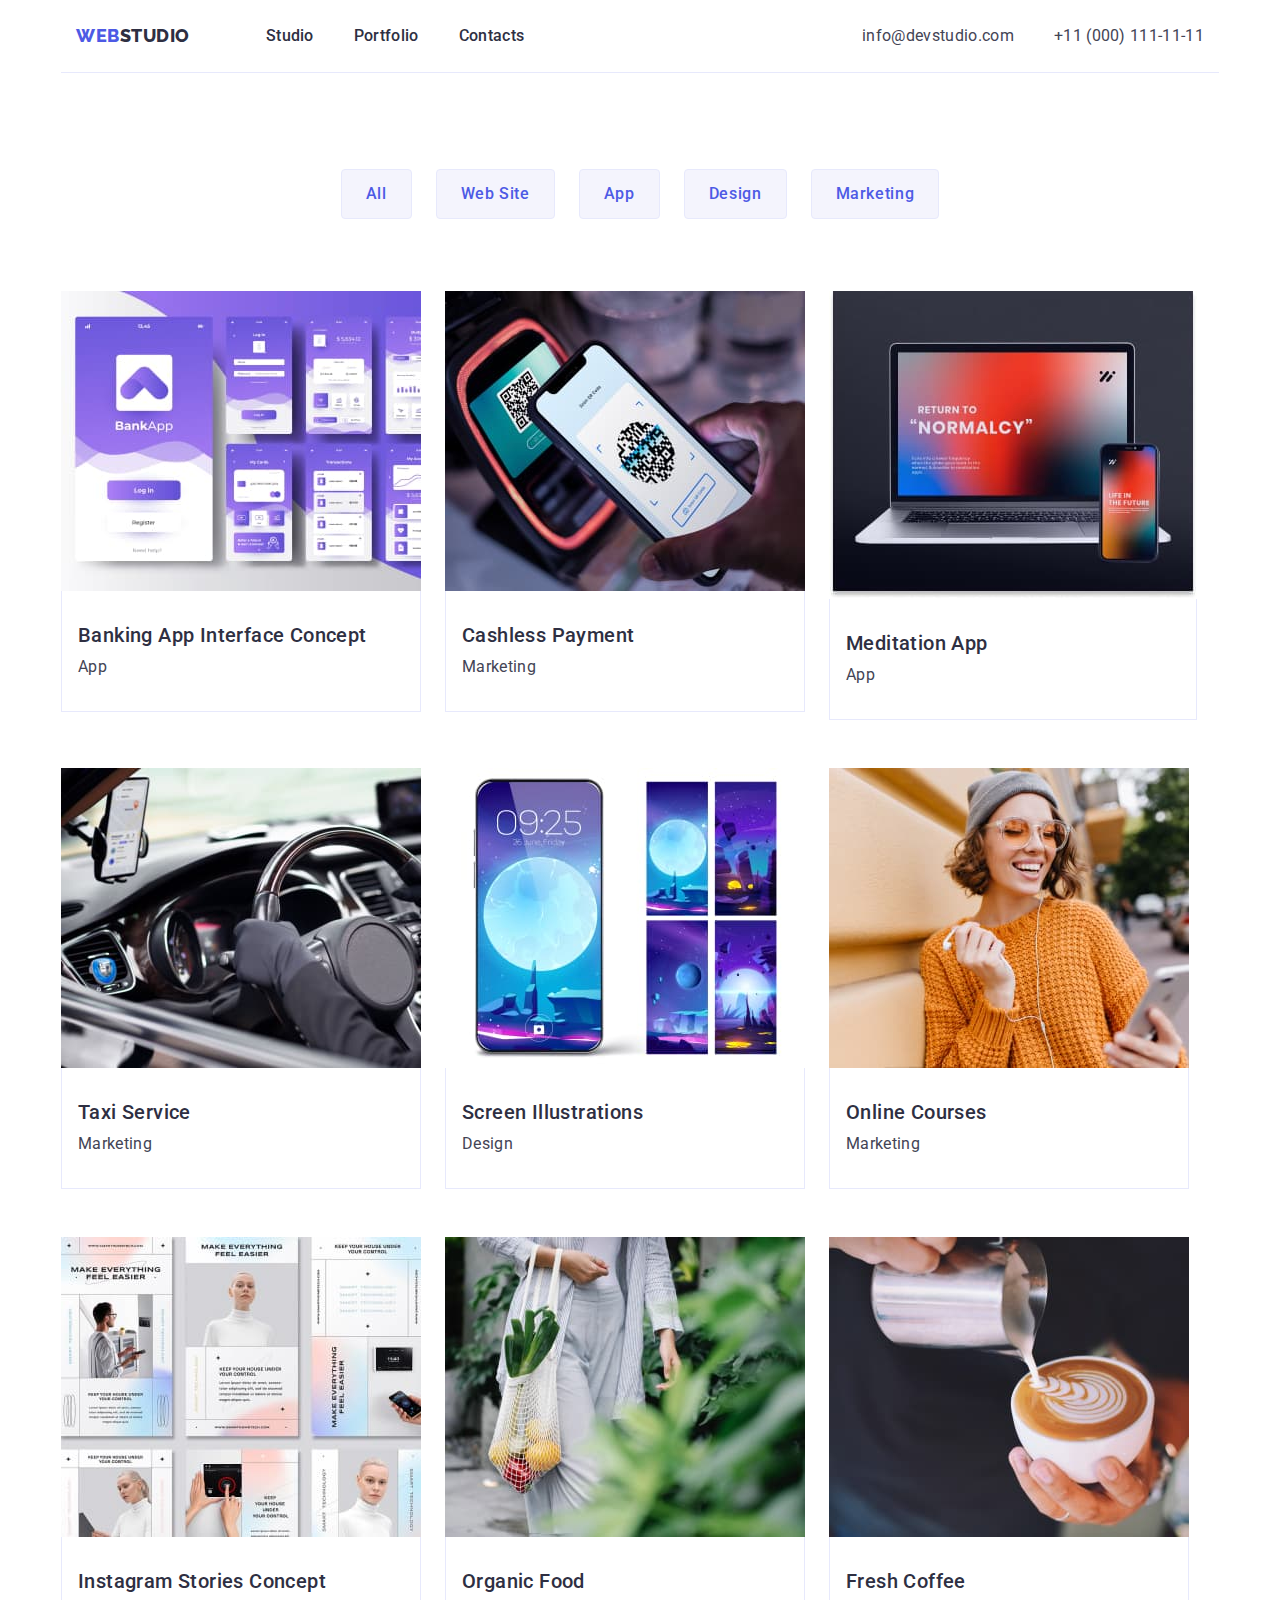
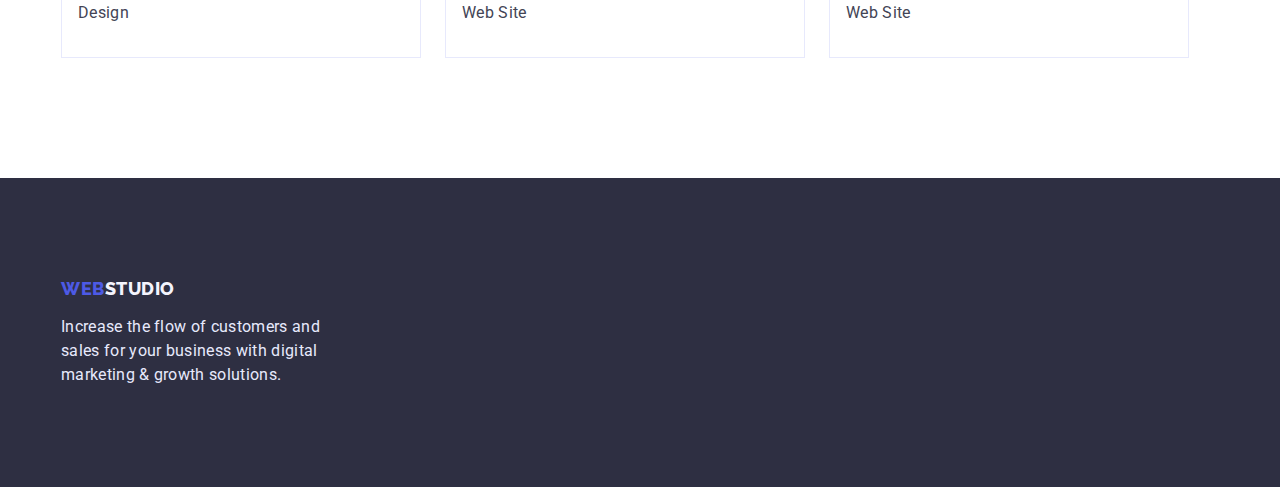
==== commit 2c466601: "uptade" ====
--- a/portfolio.html
+++ b/portfolio.html
@@ -216,14 +216,17 @@
     </main>
     <footer class="footer">
       <div class="container">
-        <a class="footer-logo link" href="./index.html"
-          >Web<span class="footer-logo-studio">Studio</span></a
-        >
-        <p class="footer-text">
-          Increase the flow of customers and sales for your business with
-          digital marketing & growth solutions.
-        </p>
+        <div class="footer-container">
+          <a class="footer-logo link" href="./index.html"
+            >Web<span class="footer-logo-studio">Studio</span></a
+          >
+          <p class="footer-text">
+            Increase the flow of customers and sales for your business with
+            digital marketing & growth solutions.
+          </p>
+        </div>
       </div>
     </footer>
   </body>
 </html>
+
--- a/css/style.css
+++ b/css/style.css
@@ -48,6 +48,7 @@
   display: flex;
   box-sizing: border-box;
   padding-top: 24px;
+  padding-bottom: 24px;
   background: #ffffff;
   border-bottom: 1px solid #e7e9fc;
 }
@@ -90,11 +91,6 @@
 .header-address {
   font-style: normal;
 }
-.header-address {
-  gap: 40px;
-  padding-right: 156px;
-}
-
 .header-tel {
   font-weight: 400;
   font-size: 16px;
@@ -108,6 +104,15 @@
 
 /*HERO*/
 .hero {
+ /* background-color: #2e2f42;
+  background-image: linear-gradient(
+      rgba(46, 47, 66, 0.7),
+      rgba(46, 47, 66, 0.7)
+    ),
+    url(../images/img-hero.jpg);
+  background-repeat: no-repeat;
+  background-position: center;
+  background-size: cover;*/
   background-color: #2e2f42;
   padding-top: 188px;
   padding-bottom: 188px;
@@ -139,6 +144,9 @@
   color: #ffffff;
   background: #4d5ae5;
   padding: 16px 32px;
+  border: none;
+  box-shadow: 0px 4px 4px rgba(0, 0, 0, 0.15);
+border-radius: 4px;
 }
 .hero-btn:is(:hover, :focus) {
   background: #404bbf;
@@ -174,6 +182,15 @@
   max-width: 264px;
 }
 /*DOIND*/
+.doing {
+  padding-top: 120px;
+  padding-bottom: 120px;
+}
+img {
+  width: 100%;
+  height: auto;
+  display: block;
+}
 
 .doing-title {
   margin-bottom: 72px;
@@ -198,6 +215,7 @@
 }
 /*TEAM*/
 .team {
+  padding-bottom: 120px;
   background: #f4f4fd;
 }
 .team-title {
@@ -218,14 +236,16 @@
 }
 
 .team-item {
-  background: #ffffff;
+  background-color: #ffffff;
+  box-shadow: 0px 1px 6px rgba(46, 47, 66, 0.08),
+    0px 1px 1px rgba(46, 47, 66, 0.16), 0px 2px 1px rgba(46, 47, 66, 0.08);
+  border-radius: 0px 0px 4px 4px;
   width: calc(100% - 48) / 3;
 }
 .team-img {
   display: block;
   width: 100%;
   height: auto;
-  margin-bottom: 32px;
 }
 .team-people {
   font-weight: 500;
@@ -234,7 +254,7 @@
   text-align: center;
   letter-spacing: 0.02em;
   color: #2e2f42;
-  padding-bottom: 8px;
+  margin-bottom: 8px;
 }
 .team-text {
   font-size: 16px;
@@ -242,13 +262,34 @@
   text-align: center;
   letter-spacing: 0.02em;
   color: #434455;
+  margin-bottom: 8px;
 }
 .people-text {
+  align-content: center;
+  padding-top: 32px;
   padding-bottom: 32px;
 }
+
+/*.people-soc {
+  display: flex;
+  justify-content: center;
+  gap: 24px;
+}
+.people-soc-list {
+  width: 40px;
+  height: 40px;
+}
+.people-soc-item {
+  width: 100%;
+  height: 100%;
+  border-radius: 50%;
+  background-color: #4d5ae5;
+  display: block;
+}*/
 /*PORTFOLIO BUTTONS*/
 .all-page {
   padding-top: 96px;
+  padding-bottom: 120px;
 }
 
 .about-buttons {
@@ -258,7 +299,6 @@
   margin-bottom: 72px;
 }
 .buttons-text {
-  height: 48px;
   font-family: inherit;
   font-style: normal;
   font-weight: 500;
@@ -271,7 +311,7 @@
   cursor: pointer;
   color: #4d5ae5;
   background: #f4f4fd;
-  border-radius: 4px;
+
   padding: 12px 24px;
   border: 1px solid #e7e9fc;
   border-radius: 4px;
@@ -302,10 +342,11 @@
   flex-wrap: wrap;
   column-gap: 24px;
   row-gap: 48px;
-  padding-bottom: 120px;
+ 
 }
 .row-list {
-  width: calc(100% - 48) / 3;
+   width: calc(100% - 48) / 3;
+
   list-style: none;
   border: #e7e9fc;
   border-radius: 1px;
@@ -323,7 +364,7 @@
 }
 .portfolio-img {
   display: block;
-  max-width: 100%;
+ width: 100%;
   height: auto;
 }
 .link {
@@ -347,6 +388,7 @@
   letter-spacing: 0.03em;
   text-transform: uppercase;
   color: #4d5ae5;
+  margin-bottom: 16px;
 }
 .footer-container {
   width: 264px;
@@ -355,8 +397,6 @@
   color: #f4f4fd;
 }
 .footer-text {
-  margin-top: 17.5px;
-
   font-size: 16px;
   line-height: 1.5;
   letter-spacing: 0.02em;
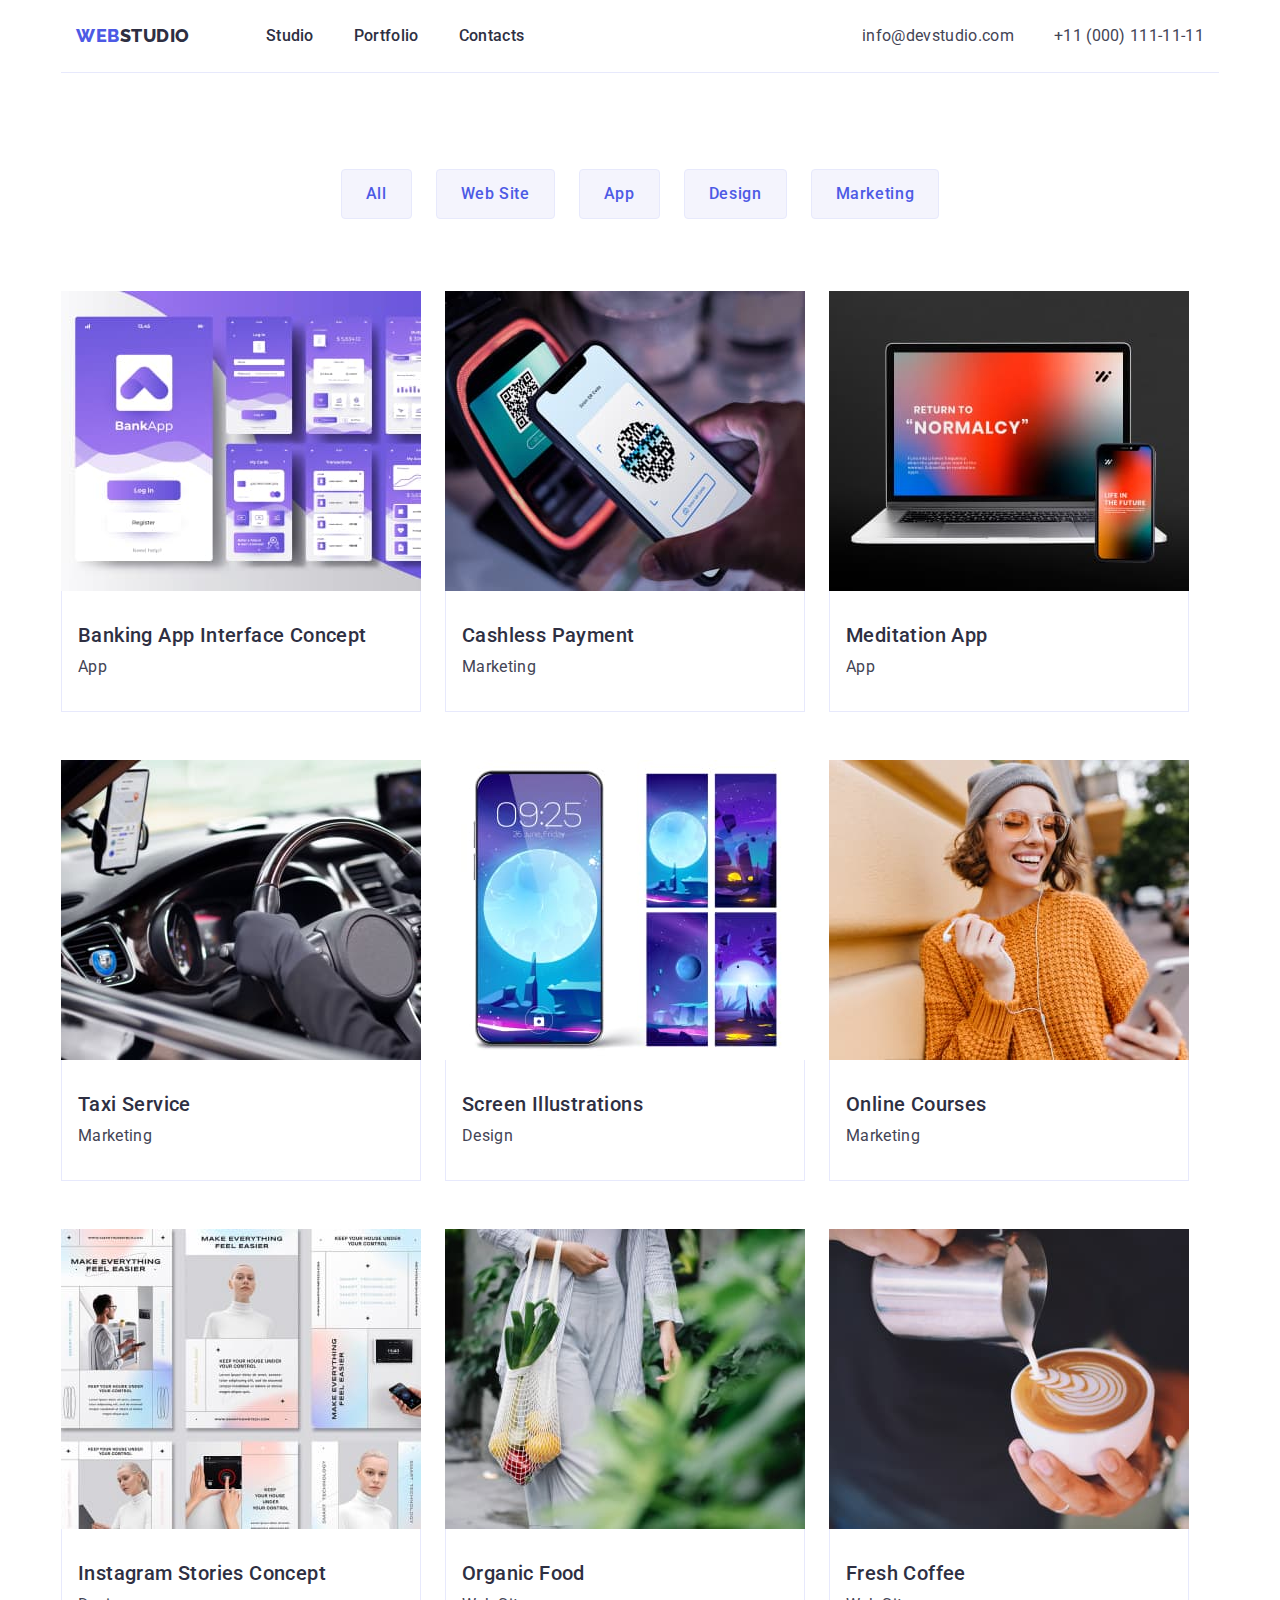
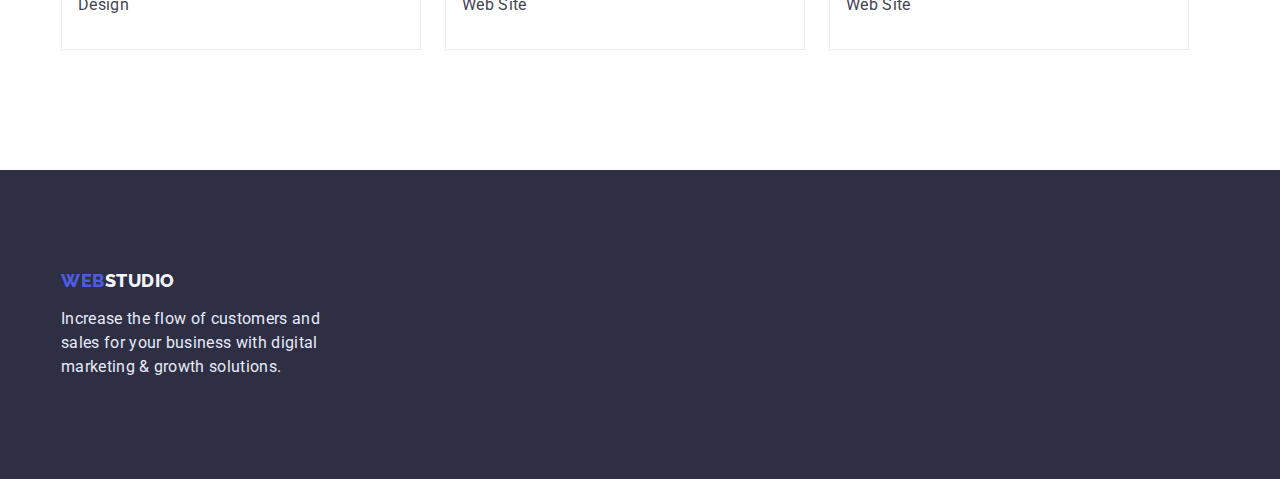
==== commit fd9a0f4e: "uptade new" ====
--- a/portfolio.html
+++ b/portfolio.html
@@ -76,7 +76,6 @@
             <li class="row-list link">
               <a class="link" href="./images-portfolio/img.jpg">
                 <img
-                  class="portfolio-img"
                   src="./images-portfolio/img.jpg"
                   alt="Banking App"
                   width="360"
@@ -91,7 +90,6 @@
             <li class="row-list link">
               <a class="link" href="./images-portfolio/img2.jpg">
                 <img
-                  class="portfolio-img"
                   src="./images-portfolio/img2.jpg"
                   alt="Cashless Payment"
                   width="360"
@@ -106,7 +104,6 @@
             <li class="row-list link">
               <a class="link" href="./images-portfolio/img3.jpg">
                 <img
-                  class="portfolio-img"
                   src="./images-portfolio/img3.jpg"
                   alt="Meditaion App"
                   width="360"
@@ -122,7 +119,6 @@
             <li class="row-list link">
               <a class="link" href="./images-portfolio/img-row2-1.jpg">
                 <img
-                  class="portfolio-img"
                   src="./images-portfolio/img-row2-1.jpg"
                   alt="Taxi Service"
                   width="360"
@@ -137,7 +133,6 @@
             <li class="row-list link">
               <a class="link" href="./images-portfolio/img-row2-2.jpg"
                 ><img
-                  class="portfolio-img"
                   src="./images-portfolio/img-row2-2.jpg"
                   alt="Screen Illustrations"
                   width="360"
@@ -152,7 +147,6 @@
             <li class="row-list link">
               <a class="link" href="./images-portfolio/img-row2-3.jpg">
                 <img
-                  class="portfolio-img"
                   src="./images-portfolio/img-row2-3.jpg"
                   alt="Online Courses"
                   width="360"
@@ -168,7 +162,6 @@
             <li class="row-list link">
               <a class="link" href="./images-portfolio/img-row3-1.jpg"
                 ><img
-                  class="portfolio-img"
                   src="./images-portfolio/img-row3-1.jpg"
                   alt="Instagram Stories Concept"
                   width="360"
@@ -183,7 +176,6 @@
             <li class="row-list link">
               <a class="link" href="./images-portfolio/img-row3-2.jpg"
                 ><img
-                  class="portfolio-img"
                   src="./images-portfolio/img-row3-2.jpg"
                   alt="Organic Food"
                   width="360"
@@ -198,7 +190,6 @@
             <li class="row-list link">
               <a class="link" href="./images-portfolio/img-row3-3.jpg">
                 <img
-                  class="portfolio-img"
                   src="./images-portfolio/img-row3-3.jpg"
                   alt="Fresh Coffee"
                   width="360"
@@ -229,4 +220,3 @@
     </footer>
   </body>
 </html>
-
--- a/css/style.css
+++ b/css/style.css
@@ -104,7 +104,7 @@
 
 /*HERO*/
 .hero {
- /* background-color: #2e2f42;
+  /* background-color: #2e2f42;
   background-image: linear-gradient(
       rgba(46, 47, 66, 0.7),
       rgba(46, 47, 66, 0.7)
@@ -146,7 +146,7 @@
   padding: 16px 32px;
   border: none;
   box-shadow: 0px 4px 4px rgba(0, 0, 0, 0.15);
-border-radius: 4px;
+  border-radius: 4px;
 }
 .hero-btn:is(:hover, :focus) {
   background: #404bbf;
@@ -322,30 +322,29 @@
   background: #404bbf;
 }
 /*PORTFOLIO FOTO*/
-
-.row-title {
-  font-weight: 500;
-  font-size: 20px;
-  line-height: 1.2;
-  letter-spacing: 0.02em;
-  color: #2e2f42;
-  margin-bottom: 8px;
-}
-.row-text {
-  font-size: 16px;
-  line-height: 1.5;
-  letter-spacing: 0.02em;
-  color: #434455;
-}
 .row {
   display: flex;
   flex-wrap: wrap;
   column-gap: 24px;
   row-gap: 48px;
- 
-}
+}
+.row-title {
+  font-weight: 500;
+  font-size: 20px;
+  line-height: 1.2;
+  letter-spacing: 0.02em;
+  color: #2e2f42;
+  margin-bottom: 8px;
+}
+.row-text {
+  font-size: 16px;
+  line-height: 1.5;
+  letter-spacing: 0.02em;
+  color: #434455;
+}
+
 .row-list {
-   width: calc(100% - 48) / 3;
+  width: calc(100% - 48) / 3;
 
   list-style: none;
   border: #e7e9fc;
@@ -364,7 +363,7 @@
 }
 .portfolio-img {
   display: block;
- width: 100%;
+  max-width: 100%;
   height: auto;
 }
 .link {
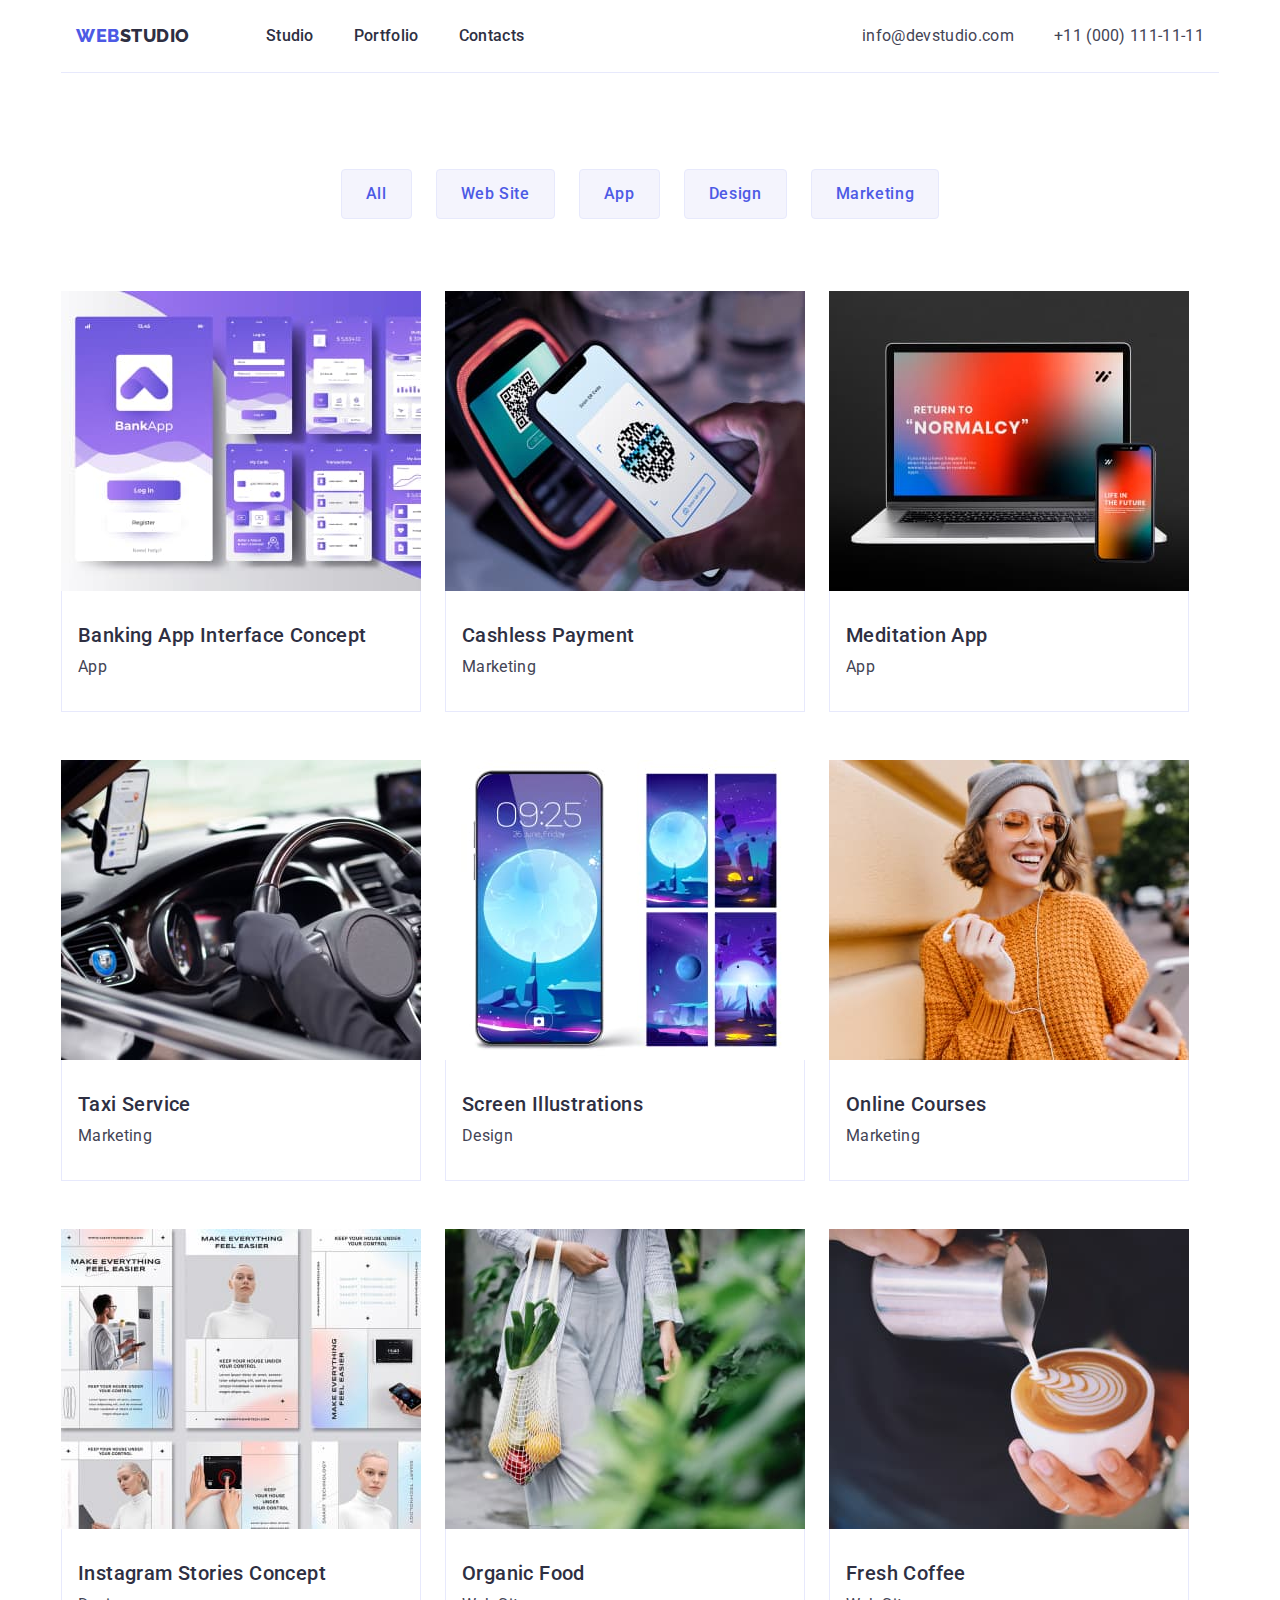
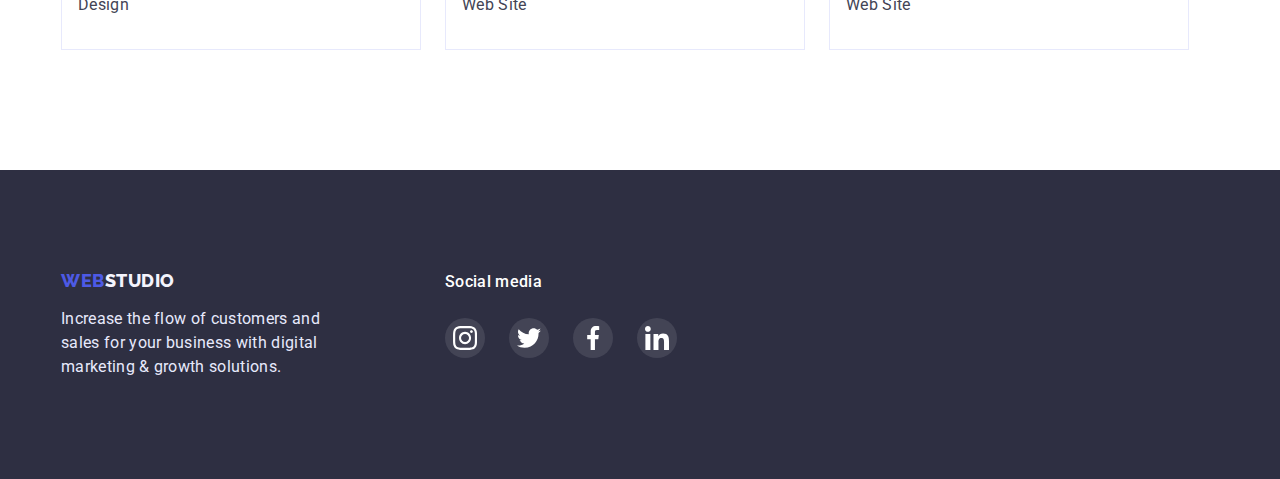
==== commit 836469f9: "uptade-homework4" ====
--- a/portfolio.html
+++ b/portfolio.html
@@ -206,7 +206,7 @@
       </section>
     </main>
     <footer class="footer">
-      <div class="container">
+      <div class="footer-cont container">
         <div class="footer-container">
           <a class="footer-logo link" href="./index.html"
             >Web<span class="footer-logo-studio">Studio</span></a
@@ -216,6 +216,39 @@
             digital marketing & growth solutions.
           </p>
         </div>
+        <div class="footer-social-media">
+          <p class="soc-text">Social media</p>
+          <ul class="footer-soc list">
+            <li class="footer-soc-list">
+              <a class="footer-soc-item" href="">
+                <svg width="24" height="24" class="footer-icons" >
+                  <use href="./images/icons.svg#icon-instagram"></use>
+                </svg>
+              </a>
+            </li>
+            <li class="footer-soc-list">
+              <a class="footer-soc-item" href="">
+                <svg width="24" height="24" class="footer-icons">
+                  <use href="./images/icons.svg#icon-twitter"></use>
+                </svg>
+              </a>
+            </li>
+            <li class="footer-soc-list">
+              <a class="footer-soc-item" href="">
+                <svg width="24" height="24" class="footer-icons">
+                  <use href="./images/icons.svg#icon-facebook"></use>
+                </svg>
+              </a>
+            </li>
+            <li class="footer-soc-list">
+              <a class="footer-soc-item" href="">
+                <svg width="24" height="24" class="footer-icons">
+                  <use href="./images/icons.svg#icon-linkedin"></use>
+                </svg>
+              </a>
+            </li>
+          </ul>
+        </div>
       </div>
     </footer>
   </body>
--- a/css/style.css
+++ b/css/style.css
@@ -104,7 +104,7 @@
 
 /*HERO*/
 .hero {
-  /* background-color: #2e2f42;
+  background-color: #2e2f42;
   background-image: linear-gradient(
       rgba(46, 47, 66, 0.7),
       rgba(46, 47, 66, 0.7)
@@ -112,8 +112,7 @@
     url(../images/img-hero.jpg);
   background-repeat: no-repeat;
   background-position: center;
-  background-size: cover;*/
-  background-color: #2e2f42;
+  background-size: cover;
   padding-top: 188px;
   padding-bottom: 188px;
 }
@@ -152,7 +151,16 @@
   background: #404bbf;
 }
 /*ABOUT*/
-
+.about-svg {
+  width: 264px;
+  height: 112px;
+  background: #f4f4fd;
+  border-radius: 4px;
+  margin-bottom: 8px;
+}
+.about-icons {
+  margin: 24px 100px;
+}
 .about-list {
   display: flex;
   gap: 24px;
@@ -210,9 +218,7 @@
 .list {
   list-style: none;
 }
-.doing-item {
-  padding-bottom: 120px;
-}
+
 /*TEAM*/
 .team {
   padding-bottom: 120px;
@@ -232,7 +238,6 @@
 .team-list {
   display: flex;
   gap: 24px;
-  padding-bottom: 120px;
 }
 
 .team-item {
@@ -270,7 +275,7 @@
   padding-bottom: 32px;
 }
 
-/*.people-soc {
+.people-soc {
   display: flex;
   justify-content: center;
   gap: 24px;
@@ -284,8 +289,51 @@
   height: 100%;
   border-radius: 50%;
   background-color: #4d5ae5;
-  display: block;
-}*/
+  display: flex;
+  align-items: center;
+  justify-content: center;
+}
+.people-soc-item:is(:hover, :focus) {
+  background-color: #404bbf;
+}
+.people-soc-icon {
+  fill: #f4f4fd;
+}
+/*CUSTOMERS*/
+.customers-title {
+  font-size: 36px;
+  font-weight: 700;
+  line-height: 40px;
+  letter-spacing: 0.02em;
+  text-align: center;
+  color: var(--second-title-color);
+  margin-bottom: 72px;
+}
+
+.customers-list {
+  display: flex;
+  gap: 24px;
+  padding-bottom: 120px;
+}
+
+.customers-logo {
+  box-sizing: border-box;
+  width: 168px;
+  height: 88px;
+  border: 1px solid #8e8f99;
+  border-radius: 4px;
+}
+.customers-icon {
+  margin: 16px 32px;
+  fill: #8e8f99;
+}
+.customers-logo:hover {
+  border-color: #404bbf;
+}
+.customers-logo:hover .customers-icon {
+  fill: #404bbf;
+}
+
 /*PORTFOLIO BUTTONS*/
 .all-page {
   padding-top: 96px;
@@ -376,6 +424,9 @@
 
   background: #2e2f42;
 }
+.footer-cont {
+  display: flex;
+}
 
 .footer-logo {
   font-family: "Raleway", sans-serif;
@@ -391,6 +442,7 @@
 }
 .footer-container {
   width: 264px;
+  margin-right: 120px;
 }
 .footer-logo-studio {
   color: #f4f4fd;
@@ -401,3 +453,38 @@
   letter-spacing: 0.02em;
   color: #e7e9fc;
 }
+
+.soc-text {
+  font-size: 16px;
+  font-weight: 500;
+  line-height: 24px;
+  letter-spacing: 0.02em;
+  text-align: left;
+  color: #ffffff;
+  margin-bottom: 24px;
+}
+.footer-soc {
+  display: flex;
+  gap: 24px;
+}
+.footer-soc-list {
+  width: 40px;
+  height: 40px;
+}
+
+.footer-soc-item {
+  width: 100%;
+  height: 100%;
+  border-radius: 50%;
+  background-color: #434455;
+  display: flex;
+  align-items: center;
+  justify-content: center;
+}
+.footer-soc-item:is(:hover, :focus) {
+  background-color: #31D0AA;
+
+}
+.footer-icons {
+  fill: #ffffff;
+}
